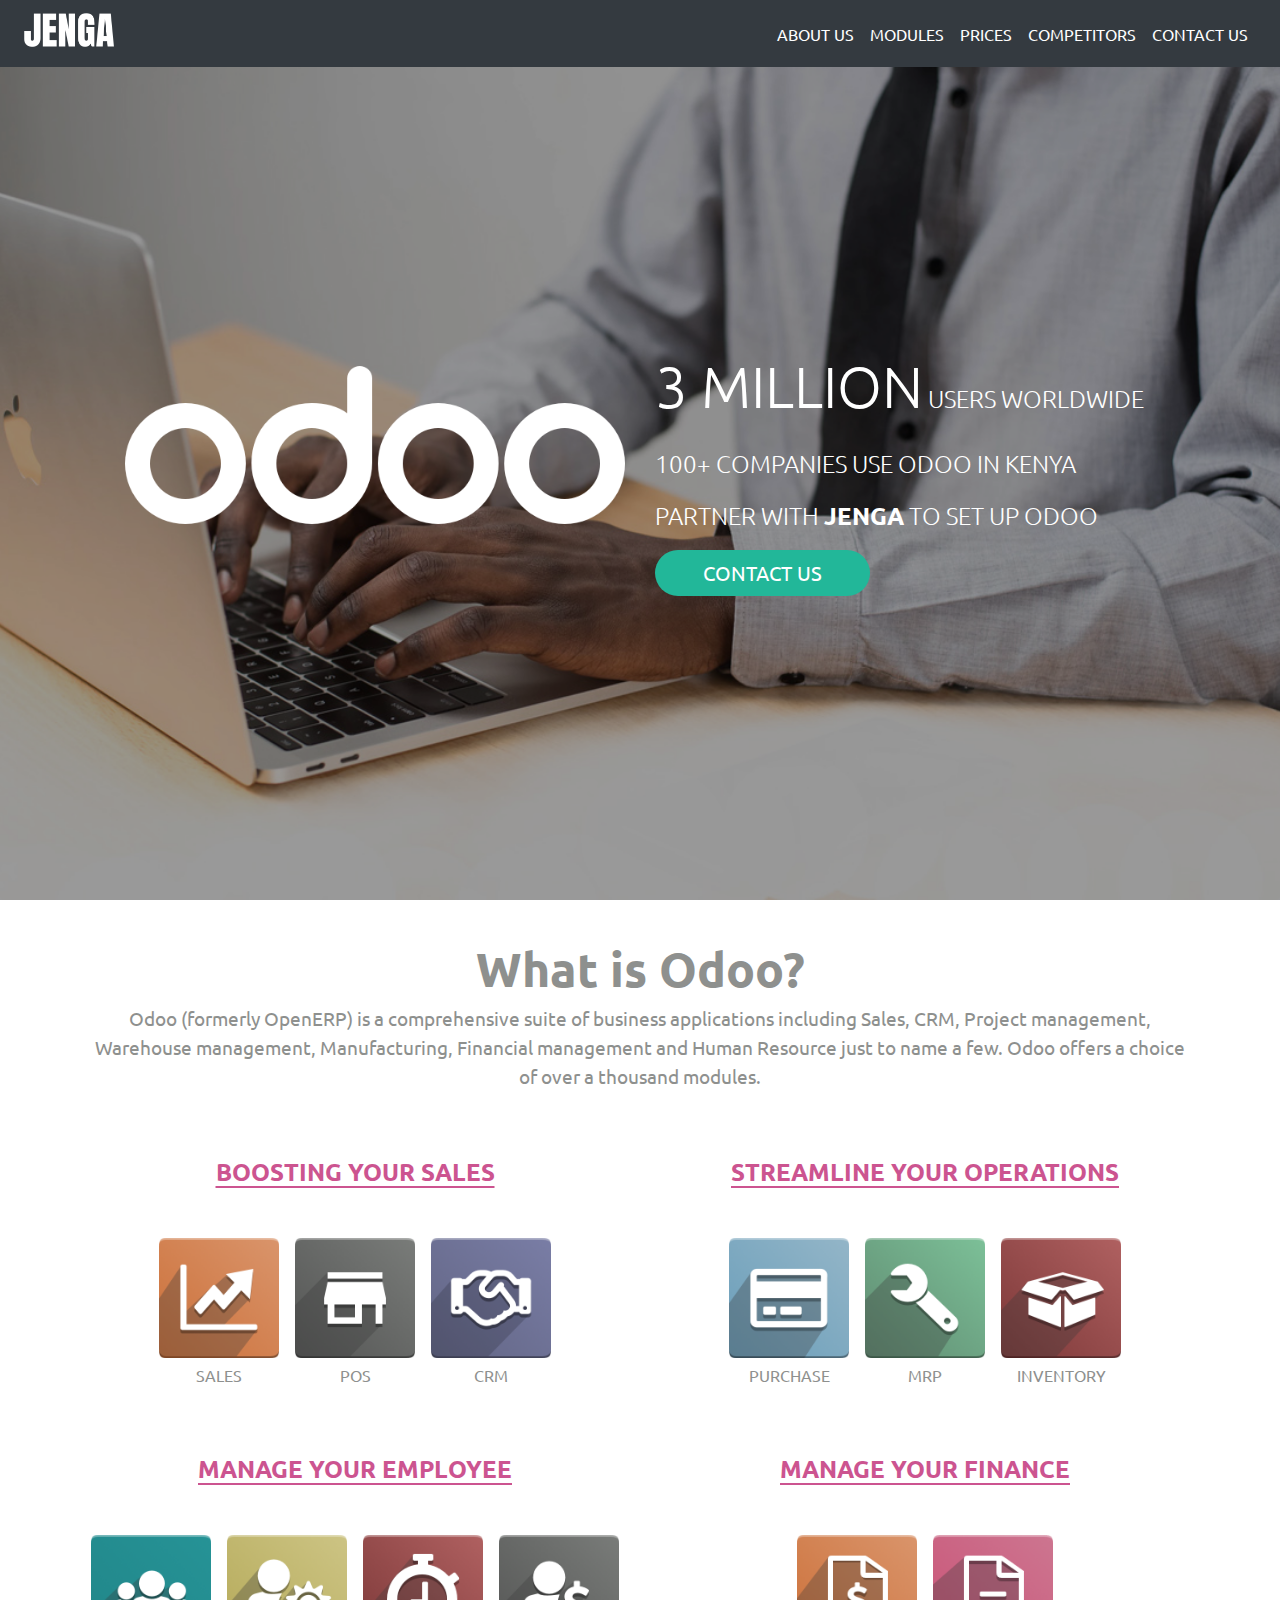
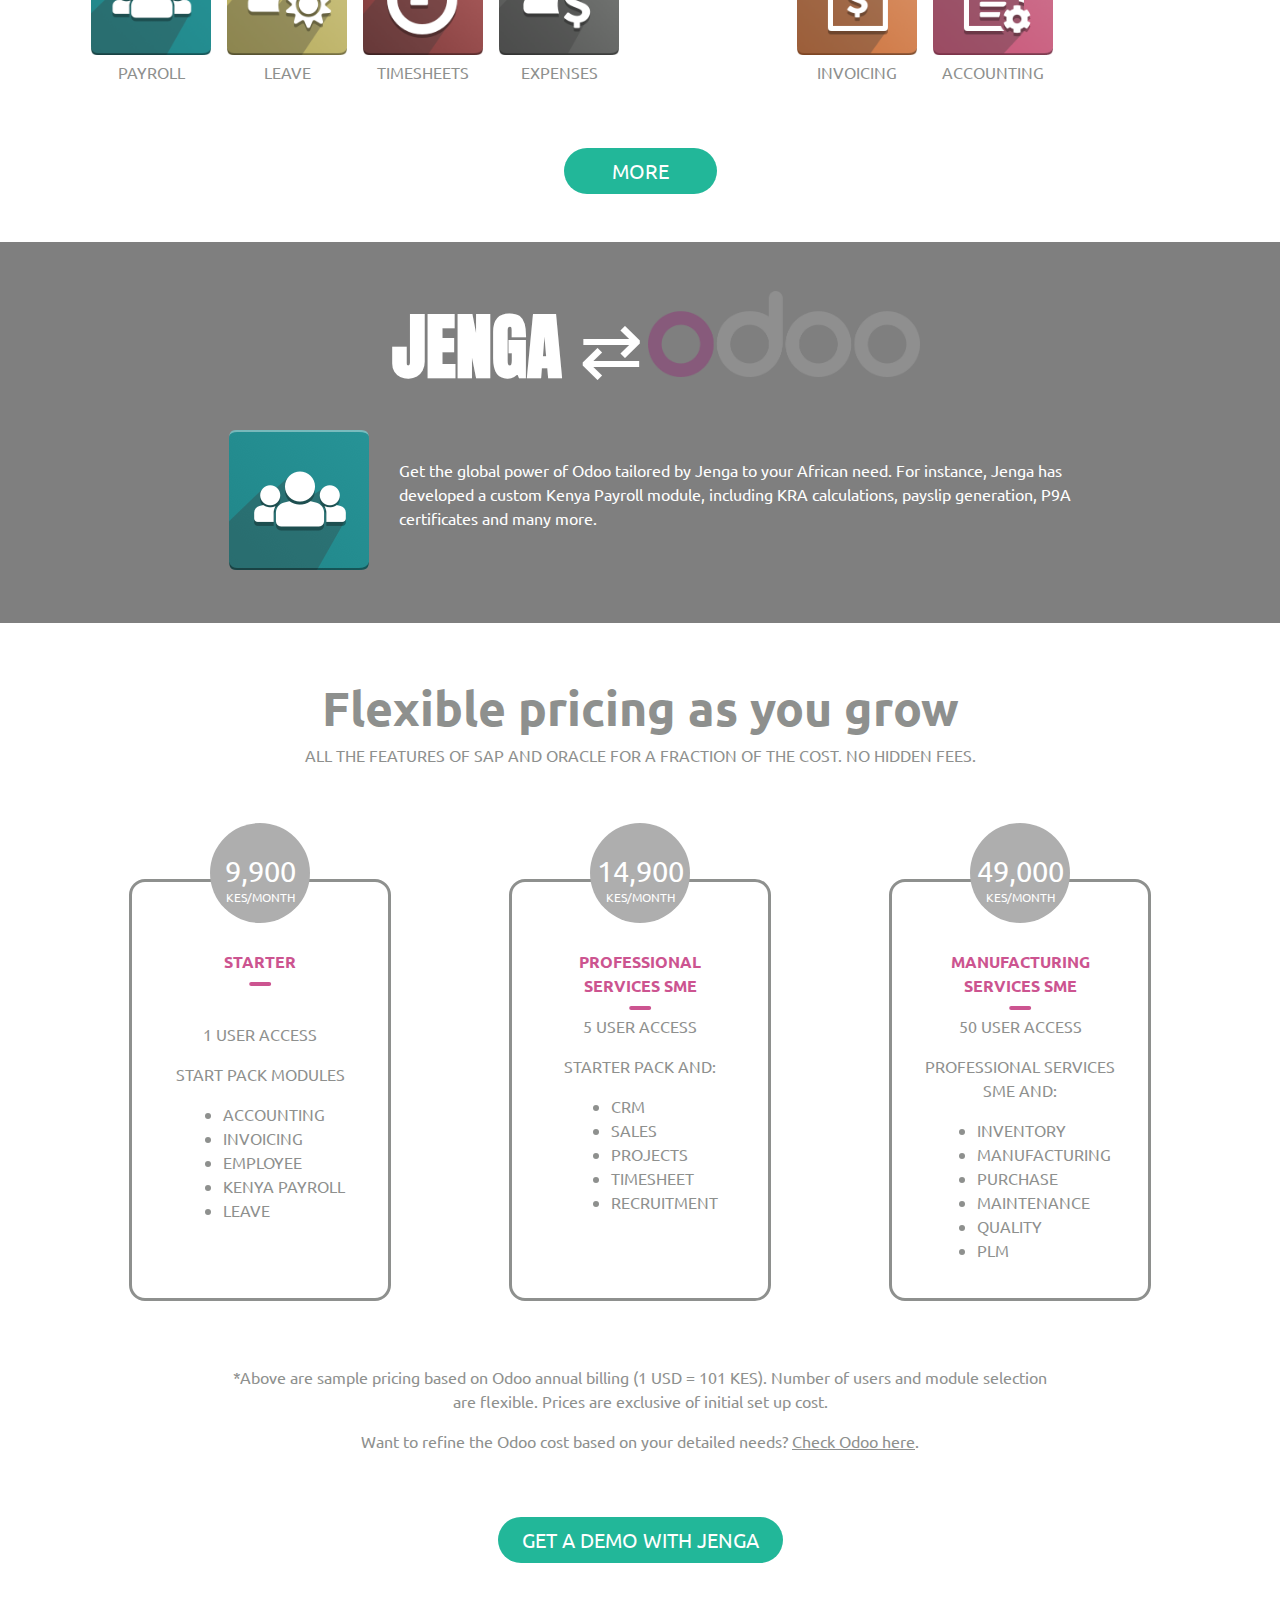
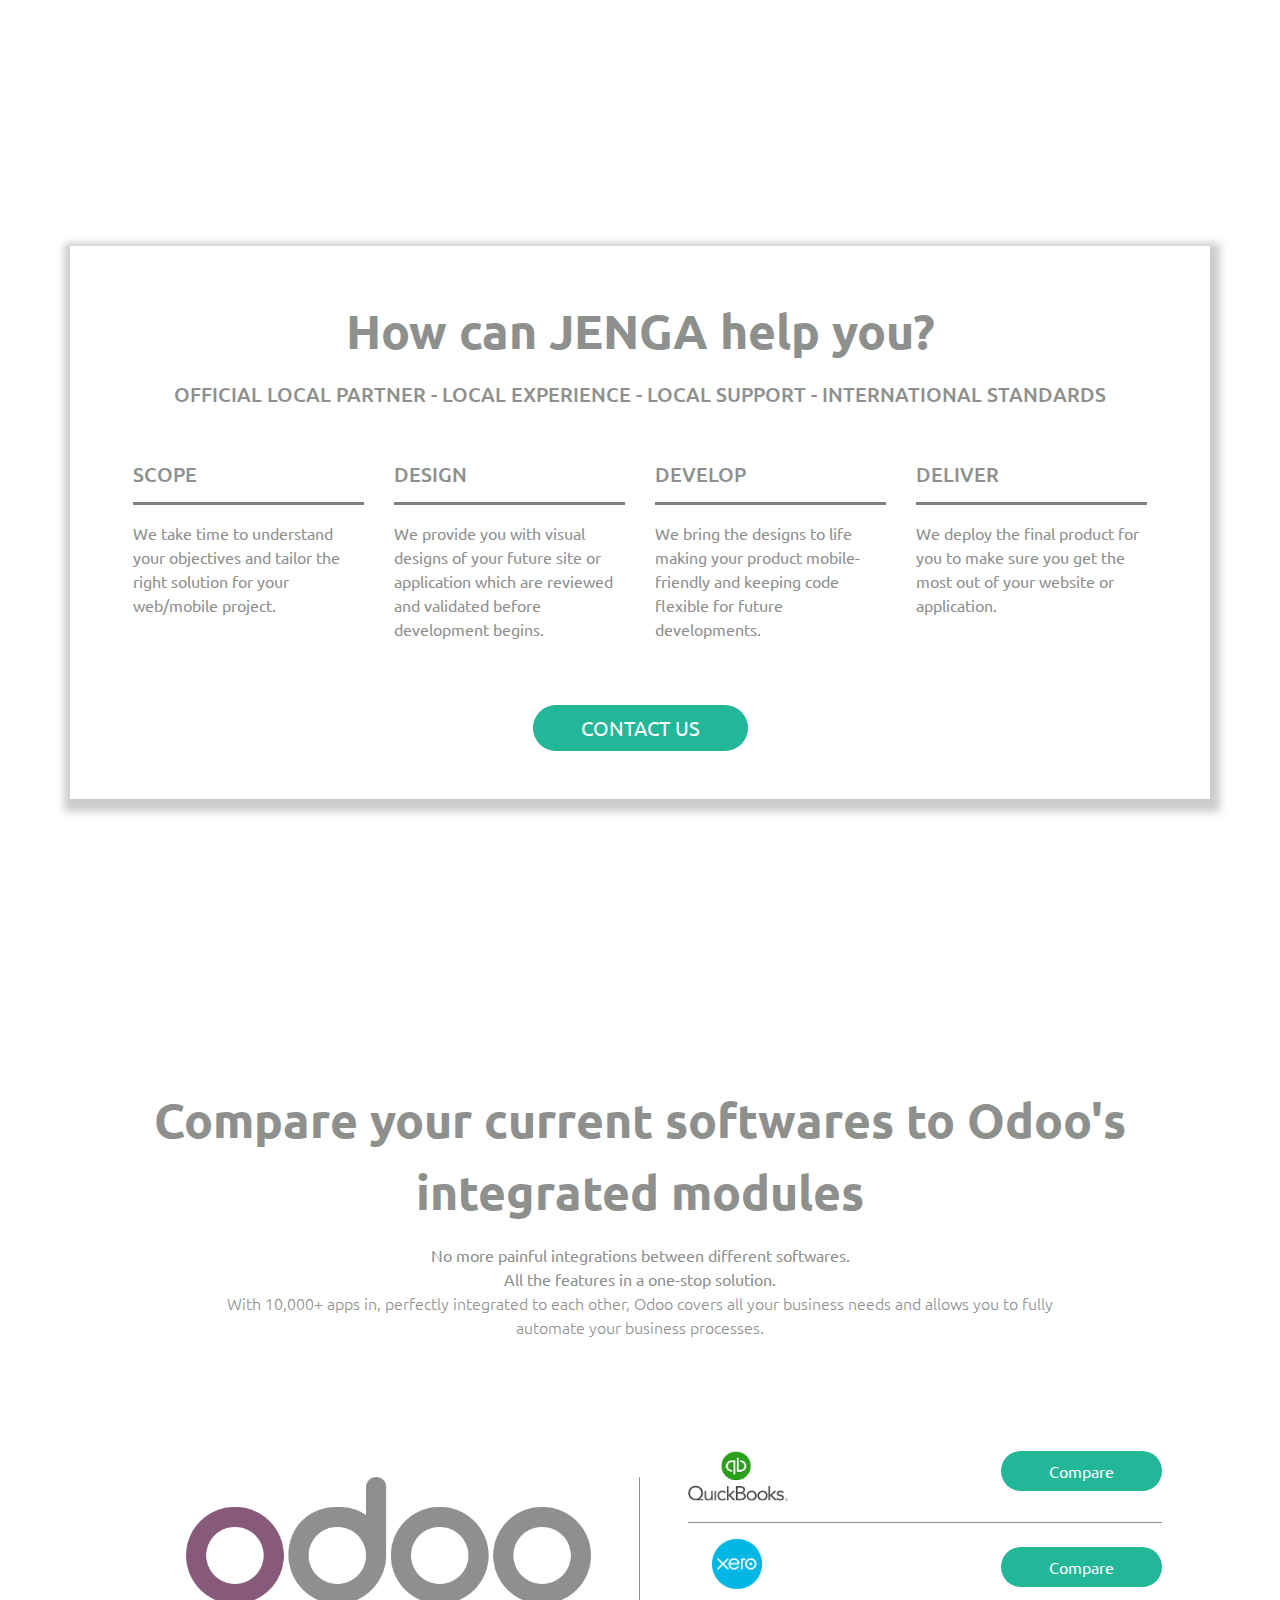
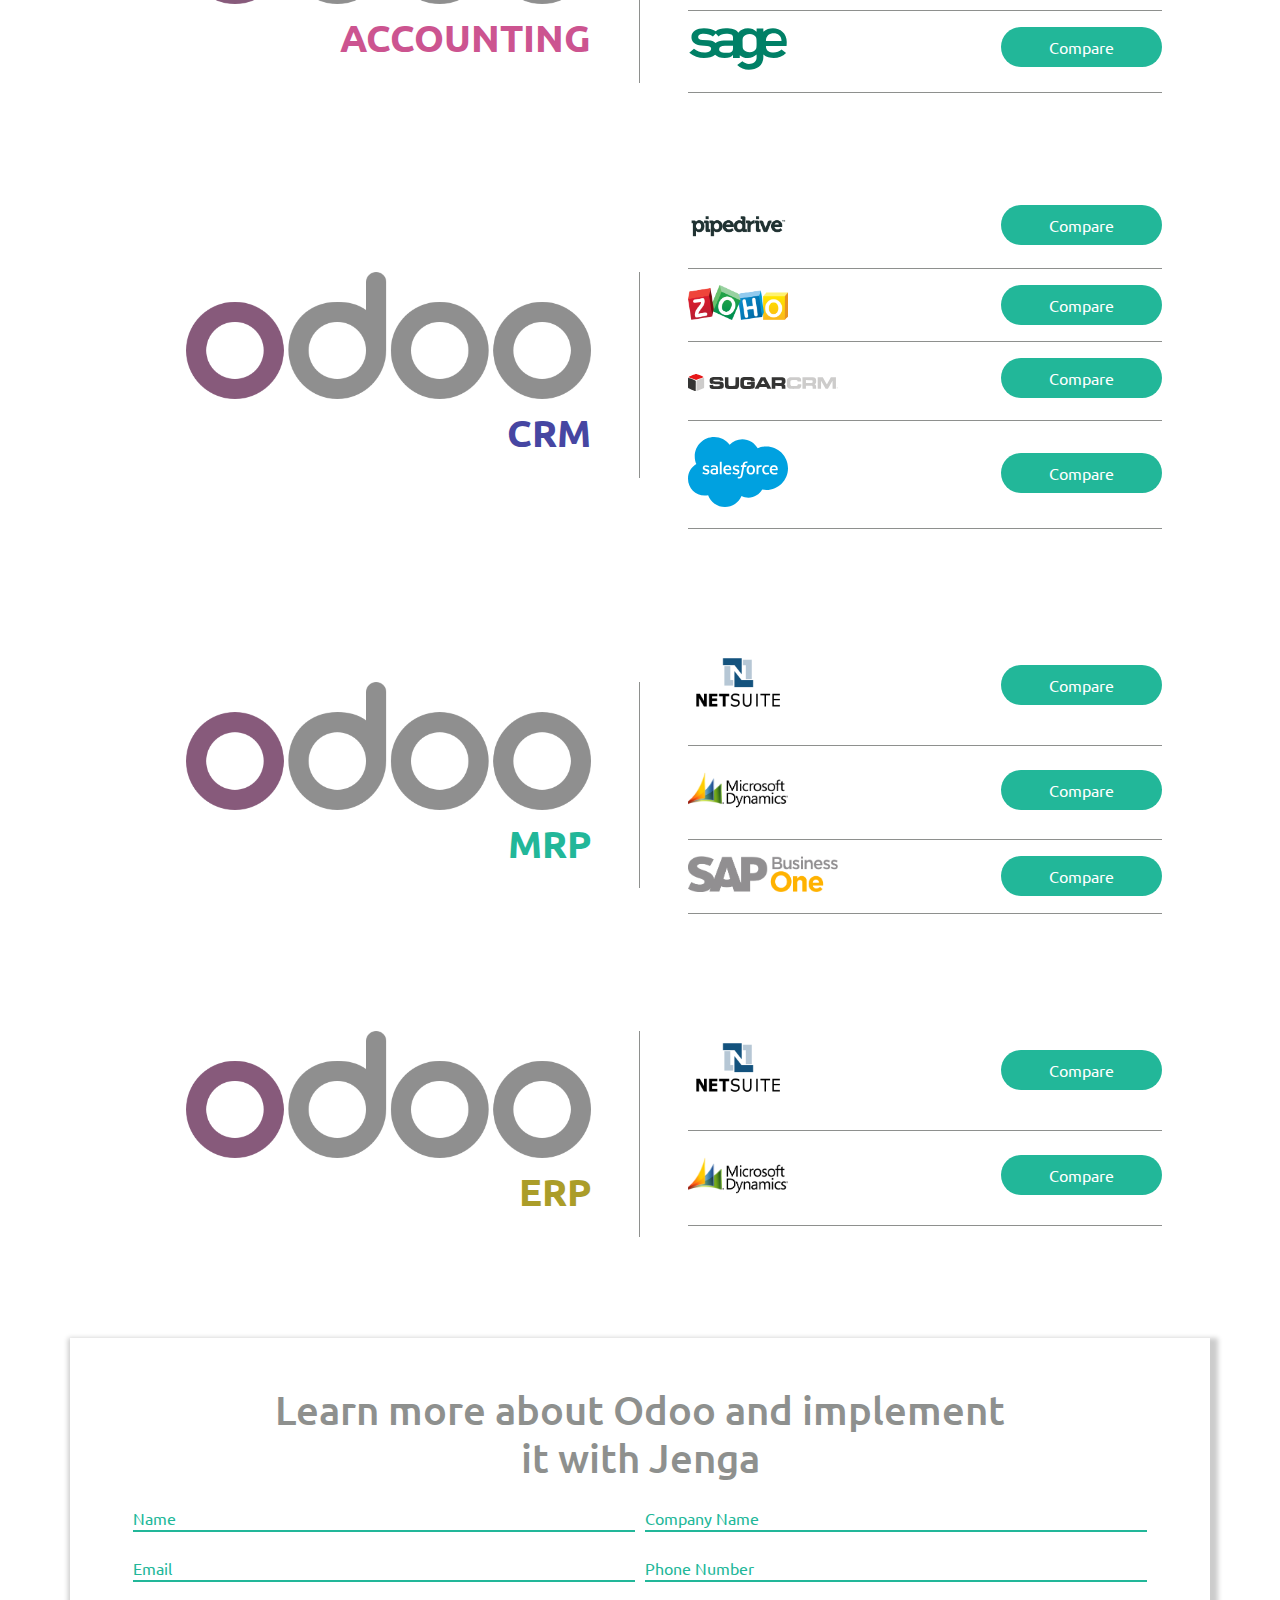
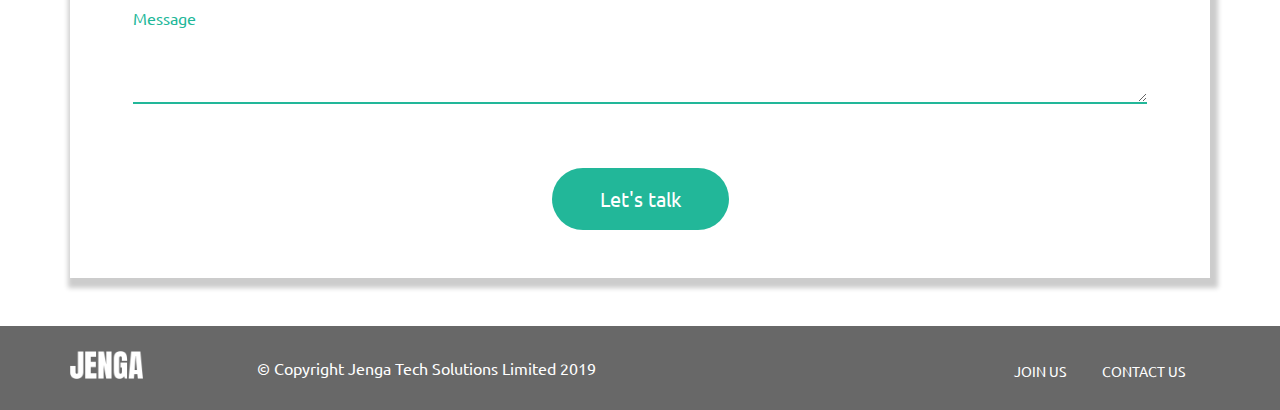
==== index.html @ bc70ba59 "pushing to github" ====
<!DOCTYPE html>
<html lang="en">

<head>
  <meta charset="utf-8">
  <meta http-equiv="X-UA-Compatible" content="IE=edge">
  <meta name="viewport" content="width=device-width, initial-scale=1.0">

  <title>Jenga Agency | Odoo</title>

  <!-- styles -->
  <link rel="stylesheet" href="https://maxcdn.bootstrapcdn.com/bootstrap/4.0.0/css/bootstrap.min.css" integrity="sha384-Gn5384xqQ1aoWXA+058RXPxPg6fy4IWvTNh0E263XmFcJlSAwiGgFAW/dAiS6JXm" crossorigin="anonymous">
  <link rel="stylesheet" href="css/main.css">
  <link href="https://fonts.googleapis.com/css?family=Anton|Noto+Sans|Roboto" rel="stylesheet">
  <link href="https://fonts.googleapis.com/css?family=Ubuntu" rel="stylesheet">
  <link rel="stylesheet" href="https://use.fontawesome.com/releases/v5.8.1/css/all.css" integrity="sha384-50oBUHEmvpQ+1lW4y57PTFmhCaXp0ML5d60M1M7uH2+nqUivzIebhndOJK28anvf" crossorigin="anonymous">

</head>

<body>
  <div class="header">

    <div class="jumbotron p-0">
      <nav class="navbar navbar-expand-md bg-dark navbar-dark px-4">
        <!-- Brand -->
        <a class="navbar-brand" href="#">
          <img src="img/Jenga-logo-PNG.png" alt="" class="img-fluid" width="90">
        </a>

        <!-- Toggler/collapsibe Button -->
        <button class="navbar-toggler" type="button" data-toggle="collapse" data-target="#collapsibleNavbar">
          <span class="navbar-toggler-icon"></span>
        </button>

        <!-- Navbar links -->
        <div class="collapse navbar-collapse" id="collapsibleNavbar">
          <div class="ml-auto">
            <ul class="navbar-nav">
              <li class="nav-item">
                <a class="nav-link" href="#">ABOUT US</a>
              </li>
              <li class="nav-item">
                <a class="nav-link" href="#">MODULES</a>
              </li>
              <li class="nav-item">
                <a class="nav-link" href="#">PRICES</a>
              </li>
              <li class="nav-item">
                <a class="nav-link" href="#">COMPETITORS</a>
              </li>
              <li class="nav-item">
                <a class="nav-link" href="#">CONTACT US</a>
              </li>
            </ul>
          </div>
        </div>
      </nav>

      <div class="overlay h-100">

        <!-- Partner section -->
        <div class="container-fluid h-100 pb-5 partner">
          <div class="row mt-auto ready-partner pb-5 h-100">
            <div class="col-md-6 col-sm-12 mb-5 pb-5 my-auto">
              <img src="img/odoo_logo_inverted.png" alt="" class="img-fluid float-md-right" width="500">
            </div>
            <div class="col-md-6 font-weight-light my-auto" style="font-size: 150%;">
              <div class="ready-partner-text" style="color: white;">
                <p><span style="font-size: 240%;">3 MILLION</span> USERS WORLDWIDE</p>
                <p>100+ COMPANIES USE ODOO IN KENYA</p>
                <p>PARTNER WITH <span class="font-weight-bold">JENGA</span> TO SET UP ODOO<br /> </p>
                <a href="#" class="btn btn-green diagonal-btn btn-lg px-5">CONTACT US</a>
              </div>
            </div>
          </div>
        </div>

      </div>

    </div>
  </div>

  <div class="container-fluid">
    <div class="container">

      <!-- About odoo section -->
      <div class="row">
        <div class="col-md-12 text-center">
          <span class="font-weight-bold p-50">What is Odoo?</span>
        </div>
        <div class="col-md-12">
          <p class="text-center" style="font-size: 120%;">Odoo (formerly OpenERP) is a comprehensive suite of business applications including Sales, CRM, Project management, Warehouse management, Manufacturing, Financial management and Human Resource just to
            name a few. Odoo offers a choice of over a thousand modules.</p>
        </div>
      </div>

      <!-- modules section -->
      <div class="row modules my-5">

        <div class="col-md-6 text-center">
          <p class="hr">BOOSTING YOUR SALES</p>
          <div class="d-flex justify-content-center my-5 module-icons">
            <div class="mx-2">
              <img src="img/sales_icon.png" alt="" height="120">
              <p>SALES</p>
            </div>
            <div class="mx-2">
              <img src="img/POS_icon.png" alt="" height="120">
              <p>POS</p>
            </div>
            <div class="mx-2">
              <img src="img/CRM_icon.png" alt="" height="120">
              <p>CRM</p>
            </div>
          </div>
        </div>

        <div class="col-md-6 text-center">
          <p class="hr">STREAMLINE YOUR OPERATIONS</p>
          <div class="d-flex justify-content-center my-5 module-icons">
            <div class="mx-2">
              <img src="img/purchase_icon.png" alt="" height="120">
              <p>PURCHASE</p>
            </div>
            <div class="mx-2">
              <img src="img/manufacturing_icon.png" alt="" height="120">
              <p>MRP</p>
            </div>
            <div class="mx-2">
              <img src="img/inventory_icon.png" alt="" height="120">
              <p>INVENTORY</p>
            </div>
          </div>
        </div>

        <div class="col-md-6 text-center">
          <p class="hr">MANAGE YOUR EMPLOYEE</p>
          <div class="d-flex justify-content-center my-5 module-icons">
            <div class="mx-2">
              <img src="img/hr_icon.png" alt="" height="120">
              <p>PAYROLL</p>
            </div>
            <div class="mx-2">
              <img src="img/leaves_icon.png" alt="" height="120">
              <p>LEAVE</p>
            </div>
            <div class="mx-2">
              <img src="img/timesheets_icon.png" alt="" height="120">
              <p>TIMESHEETS</p>
            </div>
            <div class="mx-2">
              <img src="img/expenses_icon.png" alt="" height="120">
              <p>EXPENSES</p>
            </div>
          </div>
        </div>

        <div class="col-md-6 text-center">
          <p class="hr">MANAGE YOUR FINANCE</p>
          <div class="d-flex justify-content-center my-5 module-icons">
            <div class="mx-2">
              <img src="img/invoicing_icon.png" alt="" height="120">
              <p>INVOICING</p>
            </div>
            <div class="mx-2">
              <img src="img/accounting_icon.png" alt="" height="120">
              <p>ACCOUNTING</p>
            </div>
          </div>
        </div>

        <div class="col-md-12 text-center">
          <button type="button" name="button" class="btn btn-green btn-lg diagonal-btn px-5 py-2">MORE</button>
        </div>

      </div>

    </div>

      <div class="row jenga_hr pt-5">
        <div id="overlay"></div>
        <div class="row mx-auto">
          <div class="col-md-12 text-center mx-3 my-auto">
            <div class="d-inline about-jenga-logo">
              <span class="font-weight-bold" style="font-size: 450%; font-family: 'Anton';">JENGA </span>
            </div>
            <div class="d-inline about-arrows">
              <span style="font-size: 480%;">&#8644;</span>
              <!-- <span class="oi oi-arrow-right" title="arrow right" aria-hidden="true" style="position: relative; display: block;"></span>
              <span class="oi oi-arrow-left" title="arrow left" aria-hidden="true" style="position: relative; display: block;"></span> -->
            </div>
            <div class="d-inline h-100 about-odoo-logo">
              <img src="img/odoo_logo.png" alt="" width="30%" class="img-fluid">
            </div>
          </div>
        </div>

        <div class="row payroll mt-4 mb-5">
          <div class="col-md-3 text-right payroll-icon">
            <img src="img/hr_icon.png" alt="" class="img-fluid">
          </div>
          <div class="col-md-9 my-auto">
            <p class="">Get the global power of Odoo tailored by Jenga to your African need. For instance, Jenga has developed a custom Kenya Payroll module, including KRA calculations, payslip generation, P9A certificates and many more.</p>
          </div>

        </div>
      </div>

    <div class="container">

      <!-- pricing section -->
      <div class="row pricing my-5">

        <div class="col-md-12 text-center mb-5">
          <span class="font-weight-bold p-50">Flexible pricing as you grow</span>
          <p>ALL THE FEATURES OF SAP AND ORACLE FOR A FRACTION OF THE COST. NO HIDDEN FEES.</p>
        </div>

        <div class="col-md-4 my-5">

          <div class="card cost w-75 h-100 mx-auto">

            <div class="card-body text-center">

              <div class="svg">

                <svg width="125" height="125">
                  <circle cx="62" cy="62" r="50" fill="#aeaeae" />
                  <text class="cost" x="50%" y="50%" text-anchor="middle" fill="white" font-size="180%" font-family="Arial" dy=".3em">9,900</text>
                  <text class="duration" x="50%" y="70%" text-anchor="middle" fill="white" font-size="72%" font-family="Arial" dy=".3em">KES/MONTH</text>

                  Sorry, your browser does not support inline SVG.
                </svg>

              </div>

              <div class="card-title mt-5 mb-5">
                <p class="pricing-header">STARTER</p>
              </div>
              <p class="card-text">1 USER ACCESS</p>
              <p class="card-text">START PACK MODULES</p>
              <ul class="text-left ml-5">
                <li>ACCOUNTING</li>
                <li>INVOICING</li>
                <li>EMPLOYEE</li>
                <li>KENYA PAYROLL</li>
                <li>LEAVE</li>
              </ul>
            </div>

          </div>

        </div>

        <div class="col-md-4 my-5">

          <div class="card cost w-75 h-100 mx-auto">

            <div class="card-body text-center">

              <div class="svg">

                <svg width="125" height="125">
                  <circle cx="62" cy="62" r="50" fill="#aeaeae" />
                  <text class="cost" x="50%" y="50%" text-anchor="middle" fill="white" font-size="180%" font-family="Arial" dy=".3em"> 14,900</text>
                  <text class="duration" x="50%" y="70%" text-anchor="middle" fill="white" font-size="72%" font-family="Arial" dy=".3em">KES/MONTH</text>

                  Sorry, your browser does not support inline SVG.
                </svg>

              </div>

              <div class="card-title mt-5">
                <p class="pricing-header">PROFESSIONAL<br> SERVICES SME</p>
              </div>
              <p class="card-text">5 USER ACCESS</p>
              <p class="card-text">STARTER PACK AND:</p>
              <ul class="text-left ml-5">
                <li>CRM</li>
                <li>SALES</li>
                <li>PROJECTS</li>
                <li>TIMESHEET</li>
                <li>RECRUITMENT</li>
              </ul>
            </div>

          </div>

        </div>

        <div class="col-md-4 my-5">

          <div class="card cost w-75 h-100 mx-auto">

            <div class="card-body text-center">

              <div class="svg">

                <svg width="125" height="125">
                  <circle cx="62" cy="62" r="50" fill="#aeaeae" />
                  <text class="cost" x="50%" y="50%" text-anchor="middle" fill="white" font-size="180%" font-family="Arial" dy=".3em">49,000</text>
                  <text class="duration" x="50%" y="70%" text-anchor="middle" fill="white" font-size="72%" font-family="Arial" dy=".3em">KES/MONTH</text>

                  Sorry, your browser does not support inline SVG.
                </svg>

              </div>

              <div class="card-title mt-5">
                <p class="pricing-header">MANUFACTURING<br> SERVICES SME</p>
              </div>
              <p class="card-text">50 USER ACCESS</p>
              <p class="card-text">PROFESSIONAL SERVICES SME AND:</p>
              <ul class="text-left ml-5">
                <li>INVENTORY</li>
                <li>MANUFACTURING</li>
                <li>PURCHASE</li>
                <li>MAINTENANCE</li>
                <li>QUALITY</li>
                <li>PLM</li>
              </ul>
            </div>

          </div>

        </div>

        <div class="col-md-12 mt-3 text-center">
          <p class="w-75 mx-auto">*Above are sample pricing based on Odoo annual billing (1 USD = 101 KES). Number of users and module selection are flexible. Prices are exclusive of initial set up cost.</p>
          <p class="w-75 mx-auto">Want to refine the Odoo cost based on your detailed needs? <u>Check Odoo here</u>.</p>
        </div>

        <div class="col-md-12 text-center my-5">
          <button type="button" name="button" class="btn btn-green diagonal-btn btn-lg px-4 py-2">GET A DEMO WITH JENGA</button>
        </div>

      </div>

    </div>

    <!-- How jenga can help section -->
    <div class="row office-bg">

      <div class="container my-auto">

        <div class="row">

          <div class="col-md-12">

            <div class="row project-process pt-5 px-5">

              <div class="col-md-12 pb-5 text-center">
                <p class="font-weight-bold p-50">How can JENGA help you?</p>
                <p class="h5">OFFICIAL LOCAL PARTNER - LOCAL EXPERIENCE - LOCAL SUPPORT - INTERNATIONAL STANDARDS</p>
              </div>


              <div class="col-md-3 process-text">
                <h5>SCOPE</h5>
                <hr>
                <p>We take time to understand your objectives and tailor the right solution for your web/mobile project.</p>

              </div>

              <div class="col-md-3 process-text">
                <h5>DESIGN</h5>
                <hr>
                <p>We provide you with visual designs of your future site or application which are reviewed and validated before development begins.</p>
              </div>

              <div class="col-md-3 process-text">
                <h5>DEVELOP</h5>
                <hr>
                <p>We bring the designs to life making your product mobile-friendly and keeping code flexible for future developments.</p>
              </div>

              <div class="col-md-3 process-text">
                <h5>DELIVER</h5>
                <hr>
                <p>We deploy the final product for you to make sure you get the most out of your website or application.</p>
              </div>

              <div class="col-md-12 text-center mt-5 mb-5">
                <button type="button" name="button" class="btn btn-green diagonal-btn btn-lg px-5">CONTACT US</button>
              </div>

            </div>

          </div>

        </div>

      </div>

    </div>

    <!-- Compare section -->
    <div class="container my-5">

      <div class="row my-5">

        <div class="col-md-12 my-5 text-center">

          <p class="font-weight-bold p-50">Compare your current softwares to Odoo's integrated modules</p>
          <p class="w-75 mx-auto">No more painful integrations between different softwares. <br> All the features in a one-stop solution. <br> <span class="font-weight-light">With 10,000+ apps in, perfectly integrated to each other, Odoo covers all your business needs and allows you to fully automate your business processes.</span> </p>
        </div>

      </div>

      <div class="row">

        <div class="col-md-6 col-sm-6 text-right my-auto vertical-line pr-5">
          <img src="img/odoo_logo.png" alt="" class="img-fluid" style="width: 80%;">
          <p class="font-weight-bold colored" style="font-size: 3vw">ACCOUNTING</p>
        </div>

        <div class="col-md-6 px-5">
          <img id="quickbooks" src="img/qb_logo.png" alt="" width="100">
          <a href="https://www.odoo.com/page/compare-odoo-vs-quickbooks" class="btn btn-green diagonal-btn float-right px-5 py-2">Compare</a>
          <hr style="border-top: .05em solid #8E908E;">

          <img id="xero" src="img/xero_logo.png" alt="" width="50" class="ml-4">
          <a href="https://www.odoo.com/page/compare-odoo-vs-xero" class="btn btn-green diagonal-btn float-right mt-2 px-5 py-2">Compare</a>
          <hr style="border-top: .05em solid #8E908E;">

          <img id="sage" src="img/sage_logo.svg" alt="" width="100">
          <a href="https://www.odoo.com/page/compare-odoo-vs-sage-accounting" class="btn btn-green diagonal-btn float-right px-5 py-2">Compare</a>
          <hr style="border-top: .05em solid #8E908E;">
        </div>

      </div>

      <div class="row mt-5 pt-5">

        <div class="col-md-6 col-sm-6 text-right my-auto vertical-line pr-5">
          <img src="img/odoo_logo.png" alt="" class="img-fluid" style="width: 80%;">
          <p class="font-weight-bold" style="font-size: 3vw; color: #4646A2;">CRM</p>
        </div>

        <div class="col-md-6 px-5">
          <img id="piperdrive" src="img/pipedrive_logo.png" alt="" width="100" class="mb-2 pt-2">
          <a href="https://www.odoo.com/page/compare-odoo-vs-pipedrive" class="btn btn-green diagonal-btn float-right px-5 py-2">Compare</a>
          <hr style="border-top: .05em solid #8E908E;">

          <img id="zoho" src="img/zoho_logo.png" alt="" width="100">
          <a href="https://www.odoo.com/page/compare-odoo-vs-zohocrm" class="btn btn-green diagonal-btn float-right px-5 py-2">Compare</a>
          <hr style="border-top: .05em solid #8E908E;">

          <img id="sugarcrm" src="img/sugarcrm_logo.svg" alt="" width="150" class="mb-2 pt-3">
          <a href="https://www.odoo.com/page/compare-odoo-vs-sugarcrm" class="btn btn-green diagonal-btn float-right mt-0 px-5 py-2">Compare</a>
          <hr style="border-top: .05em solid #8E908E;">

          <img id="salesforce" src="img/salesforce_logo.svg" alt="" width="100">
          <a href="https://www.odoo.com/page/compare-odoo-vs-salesforce" class="btn btn-green diagonal-btn float-right mt-3 px-5 py-2">Compare</a>
          <hr style="border-top: .05em solid #8E908E;">
        </div>

      </div>

      <div class="row mt-5 pt-5">

        <div class="col-md-6 col-sm-6 text-right my-auto vertical-line pr-5">

          <img src="img/odoo_logo.png" alt="" class="img-fluid" style="width: 80%;">
          <p class="font-weight-bold" style="font-size: 3vw; color: #22B799;">MRP</p>

        </div>

        <div class="col-md-6 px-5">
          <img id="netsuit" src="img/netsuit_logo.png" alt="" width="100">
          <a href="https://www.odoo.com/page/compare-odoo-vs-netsuite-mrp" class="btn btn-green diagonal-btn float-right mt-4 px-5 py-2">Compare</a>
          <hr style="border-top: .05em solid #8E908E;">

          <img id="msdynamics" src="img/msdynamics_logo.png" alt="" width="100">
          <a href="https://www.odoo.com/page/compare-odoo-vs-dynamics-ax" class="btn btn-green diagonal-btn float-right mt-2 px-5 py-2">Compare</a>
          <hr style="border-top: .05em solid #8E908E;">

          <img id="sap" src="img/sap_logo.png" alt="" width="150">
          <a href="https://www.odoo.com/page/compare-odoo-vs-sap" class="btn btn-green diagonal-btn float-right px-5 py-2">Compare</a>
          <hr style="border-top: .05em solid #8E908E;">

        </div>

      </div>

      <div class="row my-5 py-5">

        <div class="col-md-6 col-sm-6 text-right my-auto vertical-line pr-5">
          <img src="img/odoo_logo.png" alt="" class="img-fluid" style="width: 80%;">
          <p class="font-weight-bold" style="font-size: 3vw; color: #ab9d29;">ERP</p>
        </div>

        <div class="col-md-6 px-5">
          <img id="netsuit-1" src="img/netsuit_logo.png" alt="" width="100">
          <a href="https://www.odoo.com/page/compare-odoo-vs-netsuite" class="btn btn-green diagonal-btn float-right mt-4 px-5 py-2">Compare</a>
          <hr style="border-top: .05em solid #8E908E;">

          <img id="msdynamics-1" src="img/msdynamics_logo.png" alt="" width="100">
          <a href="https://www.odoo.com/page/compare-odoo-vs-dynamics" class="btn btn-green diagonal-btn float-right mt-2 px-5 py-2">Compare</a>
          <hr style="border-top: .05em solid #8E908E;">

        </div>

      </div>

    </div>

    <div class="container">

      <div class="row contact px-5 my-5 py-5 text-center">

        <div class="col-md-12">
          <h1 class="mb-4 w-75 mx-auto">Learn more about Odoo and implement it with Jenga</h1>
        </div>

        <div class="col-md-12">

          <form class="" action="" method="post">

            <div class="form-row">

              <div class="form-group col-md-6 mb-4">
                <input type="text" class="form-control" id="name" placeholder="Name">
              </div>

              <div class="form-group col-md-6 mb-4">
                <input type="text" class="form-control" id="companyName" placeholder="Company Name">
              </div>

            </div>

            <div class="form-row ">

              <div class="form-group col-md-6 mb-4">
                <input type="text" class="form-control" id="email" placeholder="Email">
              </div>

              <div class="form-group col-md-6 mb-4">
                <input type="text" class="form-control" id="phoneNumber" placeholder="Phone Number">
              </div>

            </div>

            <div class="form-row mb-5">

              <div class="form-group col-md-12">
                <textarea class="form-control" name="message" rows="4" placeholder="Message"></textarea>
              </div>

            </div>

            <div class="form-row">

              <div class="col-md-12 text-center">
                <button type="submit" class="btn btn-green diagonal-btn btn-lg px-5 py-3">Let's talk <i class="fa fa-chevron-right" aria-hidden="true"></i> </button>
              </div>

            </div>

          </form>

        </div>

      </div>

    </div>

  </div>

  <!-- Footer section -->
  <div class="container-fluid footer py-4">

    <div class="row">

      <div class="col-md-2 col-xs-12 my-auto text-center">
        <img src="img/Jenga-logo-PNG.png" alt="" class="img-fluid footer-logo">
      </div>

      <div class="col-md-4 my-auto text-center footer-copyright">

        <span>&copy; Copyright Jenga Tech Solutions Limited 2019</span>

      </div>

      <div class="col-md-6 text-right my-auto footer-links">

        <span class="mx-3" style="font-size: 90%;"><a href="#">JOIN US</a></span>

        <span class="mx-3" style="font-size: 90%;"><a href="#">CONTACT US</a></span>

        <span class="mx-3" style="font-size: 150%;"><a href="mailto:odoo@jenga-agency.com" class="fas fa-envelope"> </a></span>

        <span class="mx-3" style="font-size: 150%"><a href="https://www.linkedin.com/company/jenga-agency/about/" class="fab fa-linkedin"> </a></span>

      </div>

    </div>

  </div>




  <!-- Additionnal Javascript -->
  <script src="https://code.jquery.com/jquery-3.2.1.slim.min.js" integrity="sha384-KJ3o2DKtIkvYIK3UENzmM7KCkRr/rE9/Qpg6aAZGJwFDMVNA/GpGFF93hXpG5KkN" crossorigin="anonymous"></script>
  <script src="https://cdnjs.cloudflare.com/ajax/libs/popper.js/1.12.9/umd/popper.min.js" integrity="sha384-ApNbgh9B+Y1QKtv3Rn7W3mgPxhU9K/ScQsAP7hUibX39j7fakFPskvXusvfa0b4Q" crossorigin="anonymous"></script>
  <script src="https://maxcdn.bootstrapcdn.com/bootstrap/4.0.0/js/bootstrap.min.js" integrity="sha384-JZR6Spejh4U02d8jOt6vLEHfe/JQGiRRSQQxSfFWpi1MquVdAyjUar5+76PVCmYl" crossorigin="anonymous"></script>
  <script type="text/javascript" src="js/main.js"></script>
</body>

</html>
---- css/main.css ----
* {
  box-sizing: border-box;
  font-family: "ubuntu", sans-serif;
}

html,body
{
  color: #8E908E;
}
nav{
  z-index: 10;
}
.jumbotron {
  background: url("../img/odoo-jumbotron.jpg") no-repeat center bottom;
  -webkit-background-size: cover;
  -moz-background-size: cover;
  background-size: cover;
  -o-background-size: cover;
  height: 100vh;
}

.payroll {
  width: 80%;
  margin: auto;
}
.hr {
  /* border-bottom: 1.5px solid #CC5490; */
  text-decoration: underline;
  text-underline-position: under;
  color: #CC5490;
  font-size: 150%;
  font-weight: bold;
 }

 .pricing-header {
  position: relative;
  position: relative;
  color: #CC5490;
  font-weight: bold;
 }

 .pricing-header:after {
  content:' ';
  position: absolute;
  top:100%;
  left:50%;
  width: 10%;
  border: .16em solid #CC5490;
  border-radius:4em;
  transform:translateX(-50%);
  margin-top: .5em;
 }

ul {
  display: inline-block;
  padding-inline-start: 0;
}

.project-process {
  -moz-box-shadow:    .1em .3em .5em .5em #ccc;
  -webkit-box-shadow: .1em .3em .5em .5em #ccc;
  box-shadow:         .1em .3em .5em .5em #ccc;
  background-color: white;
}

.office-bg {
  background: url("../img/odoo-background.jpeg") no-repeat center center fixed;
  -webkit-background-size: cover;
  -moz-background-size: cover;
  background-size: cover;
  -o-background-size: cover;
  height: 100%;
  padding-top: 15%;
  padding-bottom: 15%;
}

.jenga_hr {
  background: url("../img/calculator.jpg") no-repeat center center fixed,linear-gradient(rgba(0,0,0,0.5),rgba(0,0,0,0.5));
  -webkit-background-size: cover;
  -moz-background-size: cover;
  background-size: cover;
  -o-background-size: cover;
  background-blend-mode: overlay;
  color: #FFF;
}

.colored {
  color: #CC5490;
}

hr {
  border-top: .20em solid;
}

@media only screen and (min-width: 768px) {
  .vertical-line {
    border-right: 1.4px solid;
  }
}



.contact {
  -moz-box-shadow:    .20em .30em .30em .30em #ccc;
  -webkit-box-shadow: .20em .30em .30em .30em #ccc;
  box-shadow:         .20em .30em .30em .30em #ccc;
}

input[type="text"] {
     border-top: 0;
     border-right: 0;
     border-left: 0;
     border-bottom: .15em solid;

     border-radius: 0;

     -webkit-box-shadow: none;
     box-shadow: none;

     color: #22B799;
}

input[type="text"]:focus {
     -webkit-box-shadow: none;
     box-shadow: none;
}

.form-group textarea {
  border-top: 0;
  border-right: 0;
  border-left: 0;
  border-bottom: .15em solid;

  border-radius: 0;

  -webkit-box-shadow: none;
  box-shadow: none;

  color: #22B799;

}

.form-control::placeholder {
  color: #22B799;
  padding: 0;
}

.form-control {
  padding: 0;
}

.footer {
  background-color:	#686868;
  /* height: 150px; */
  color: #FFF;
}

a {
  color: #FFF;
  text-decoration: none;
}

a:hover {
  color: #8E908E;
  text-decoration: none;
}

.cost {
  border-radius: 1em;
  border: .20em solid;
}

.svg {
  position: absolute;
  top: -17%;
  left: 26%;
}

.btn-green {
  background-color:	#22B799;
  color: #FFF;
  border: 0;
  border-radius: 8em;
  box-shadow: inset 0 0 0 0 #22B799;
  -webkit-transition: ease-out 0.4s;
  -moz-transition: ease-out 0.4s;
  transition: ease-out 0.4s;
}

img {
  vertical-align: inherit;
}

.footer-logo {
  max-width: 40%;
}

@media only screen and (max-width: 1024px) and (min-width: 769px) {
  .svg{
    left: 20%;
  }
}

@media only screen and (max-width: 768px) and (min-width: 376px) {
  .svg{
    left: 6%;
    top: -16%;
  }

}

@media only screen and (max-width: 375px) and (min-width: 350px) {
  .svg{
    top: -19%;
    left: 23%;
  }
}

@media only screen and (max-width: 411px) and (min-width: 400px) {
  .svg{
    top: -19%;
    left: 24%;
  }
}

@media only screen and (max-width: 360px) and (min-width: 315px) {
  .svg{
    top: -19%;
    left: 19%;
  }
}

@media only screen and (max-width: 767px) {
  .footer-copyright {
    padding: 5% 0;
  }
}

.process-text:hover {
  color: #CC5490;
  transition: 0.5s;
}

.diagonal-btn {
  position: relative;
  overflow: hidden;
  z-index: 1;
}

.diagonal-btn:after {
  content: "";
  position: absolute;
  top: 0;
  left: 0;
  width: 500%;
  height: 1000%;
  background: #34495E;
  z-index: -1;
  transform-origin: 0% 0%;
  transform: translateX(calc(-10%)) translateY(10%) rotate(45deg);
  /transform: translateY(100%) translateX(100%) rotate(45deg);
  transition: transform .8s;
}
.diagonal-btn:hover::after {
  transform: translateY(-50%) translateX(60px) rotate(45deg);
}

.ready-partner {
  height: 90%;
  z-index: 3;
}

.overlay:before{
  position: absolute;
  content:" ";
  top:0;
  left:0;
  width:100%;
  height:100%;
  display: block;
  z-index:0;
  background-color: rgba(0,0,0,0.4);
}

a.btn:hover {
  text-decoration: none;
  color: #FFF;
}

button:focus, button:visited, a:focus, a:visited {
  outline:none;
  box-shadow: none;
}

.p-50{
  font-size: 300%;
}

.navbar-dark .navbar-nav .nav-link{
  color: #FFF;
}
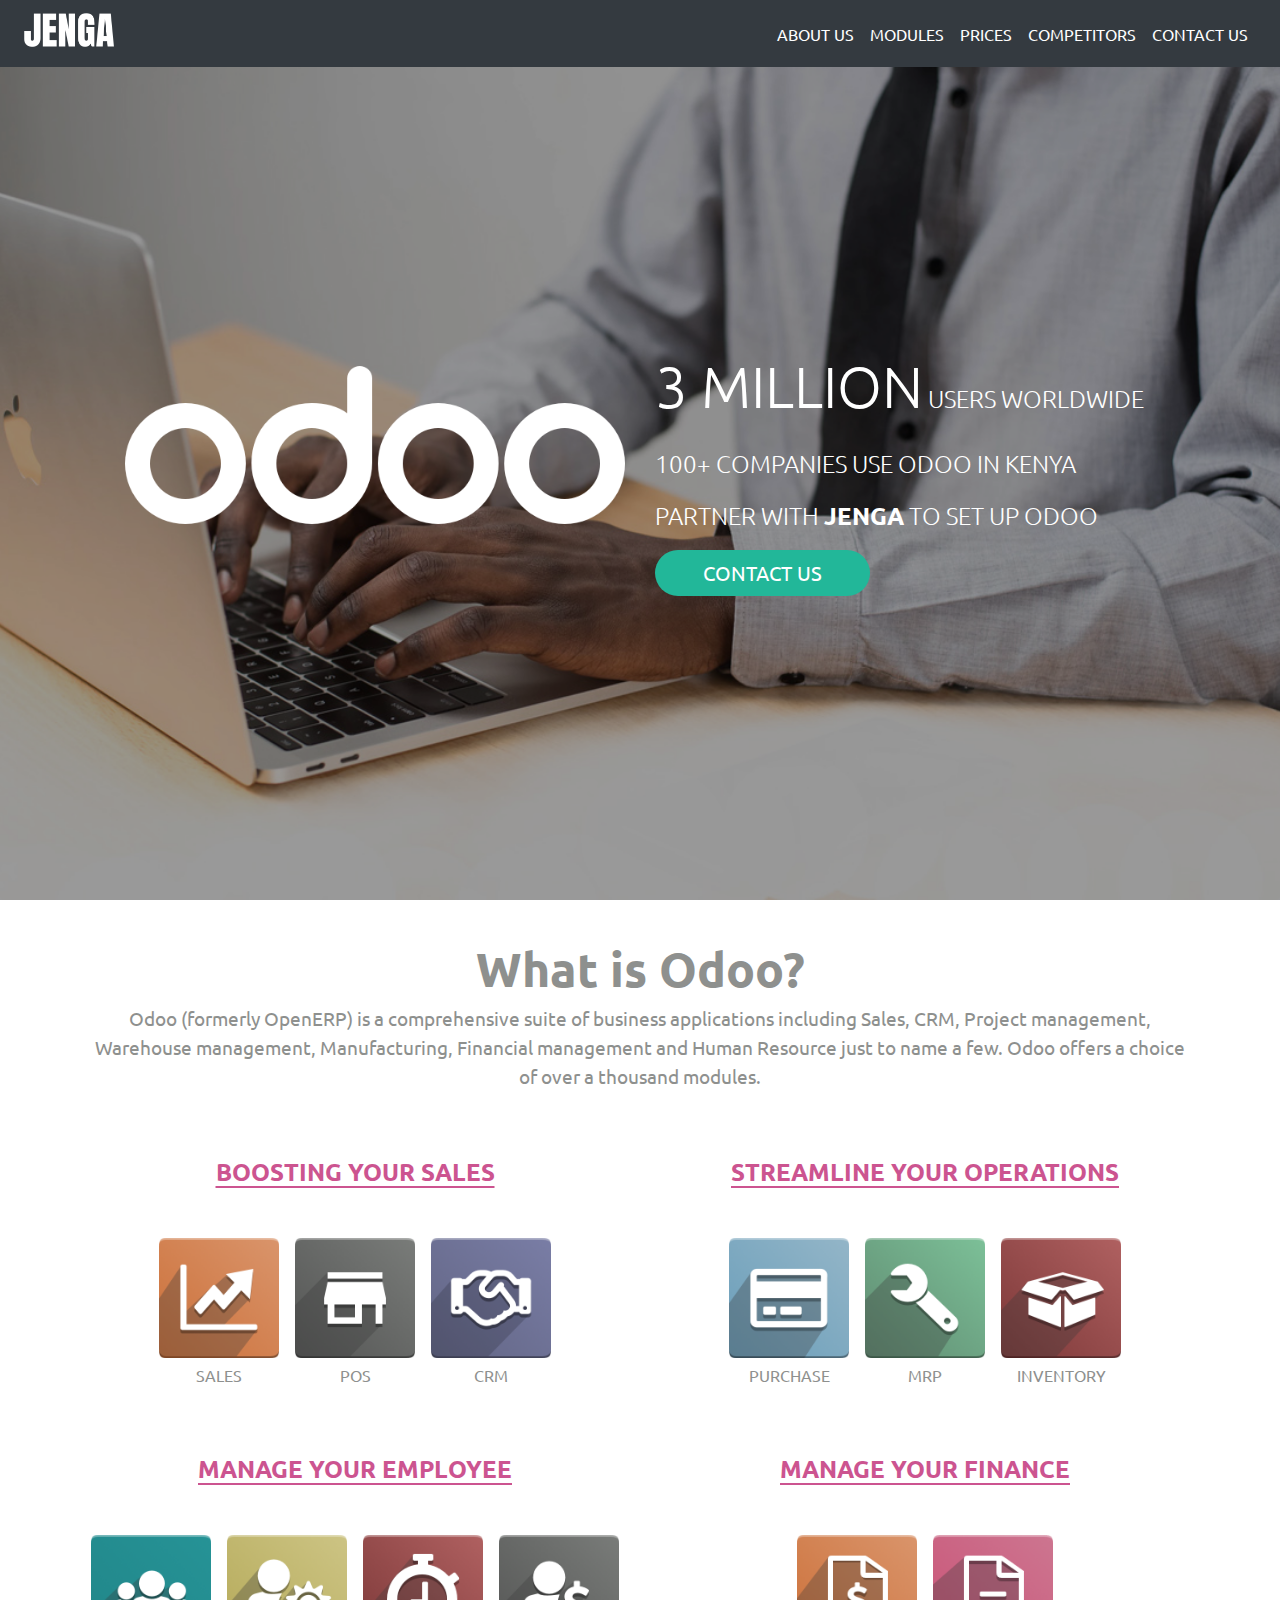
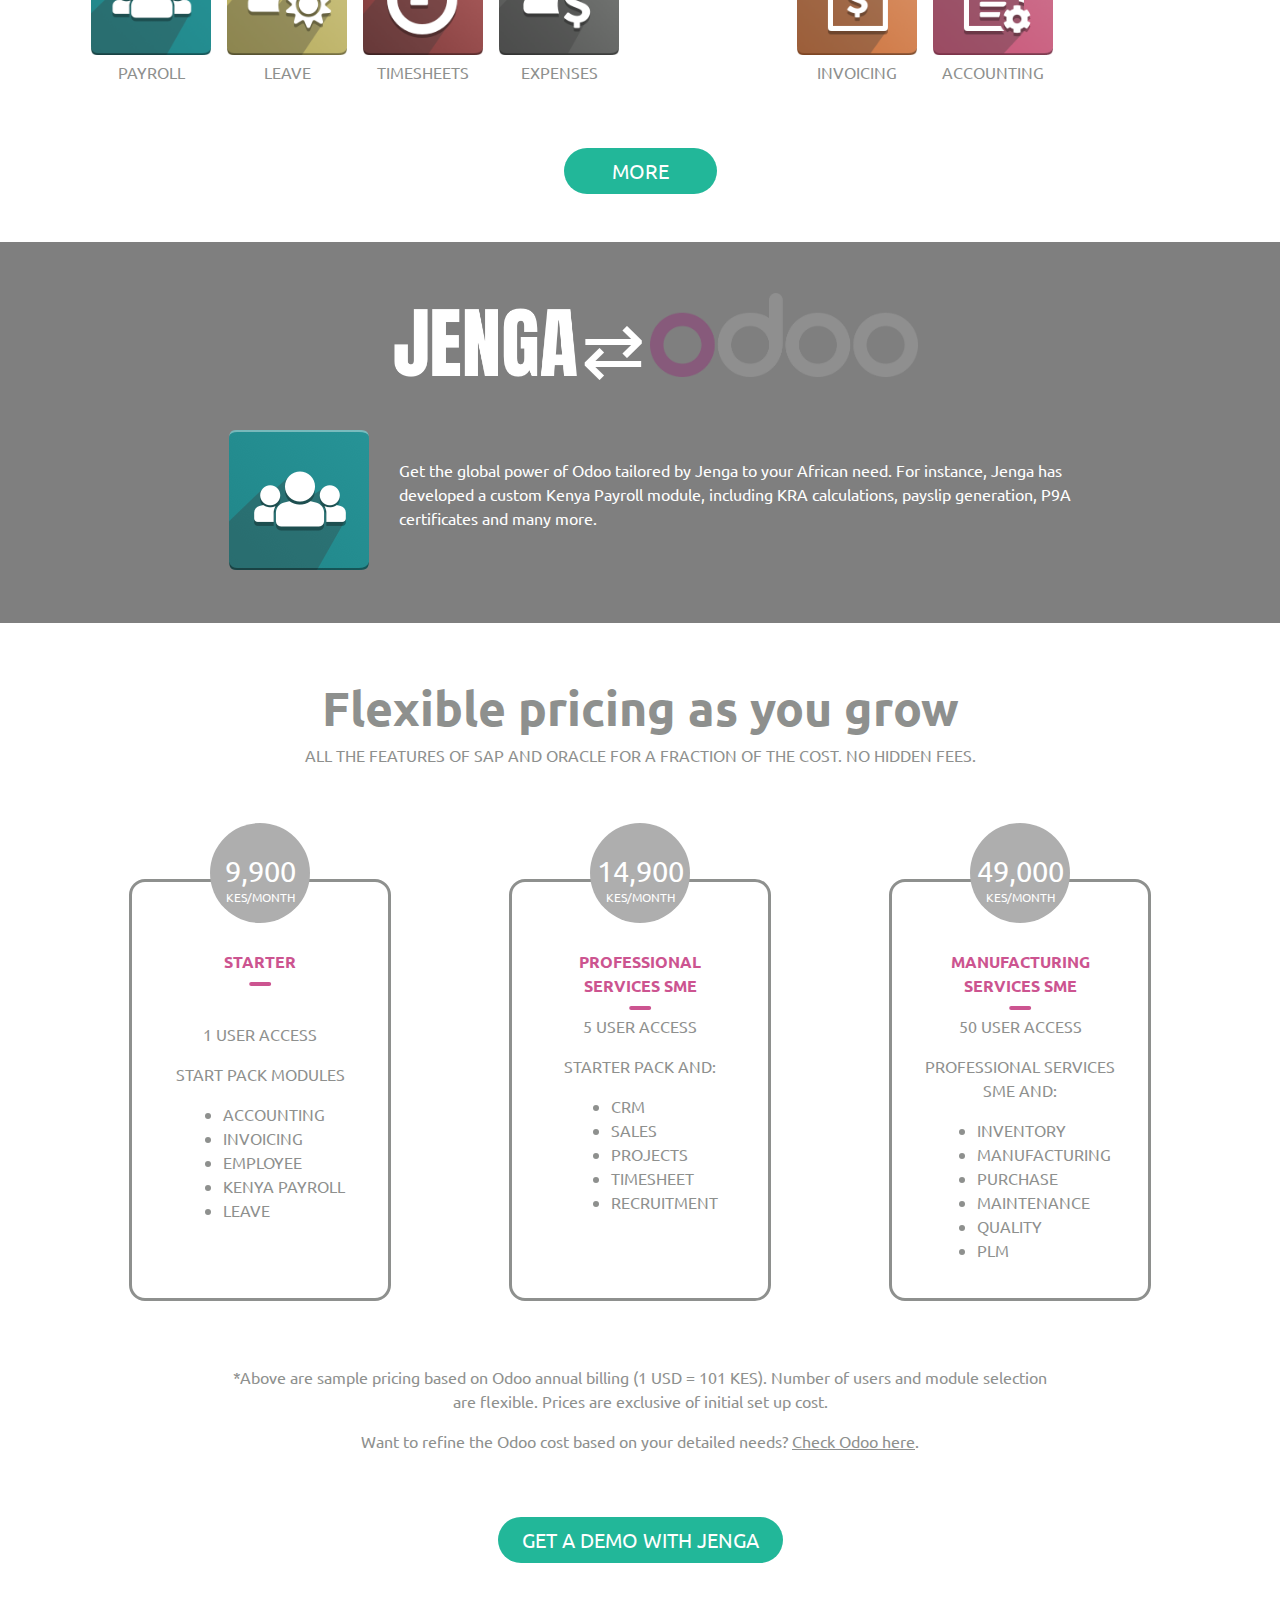
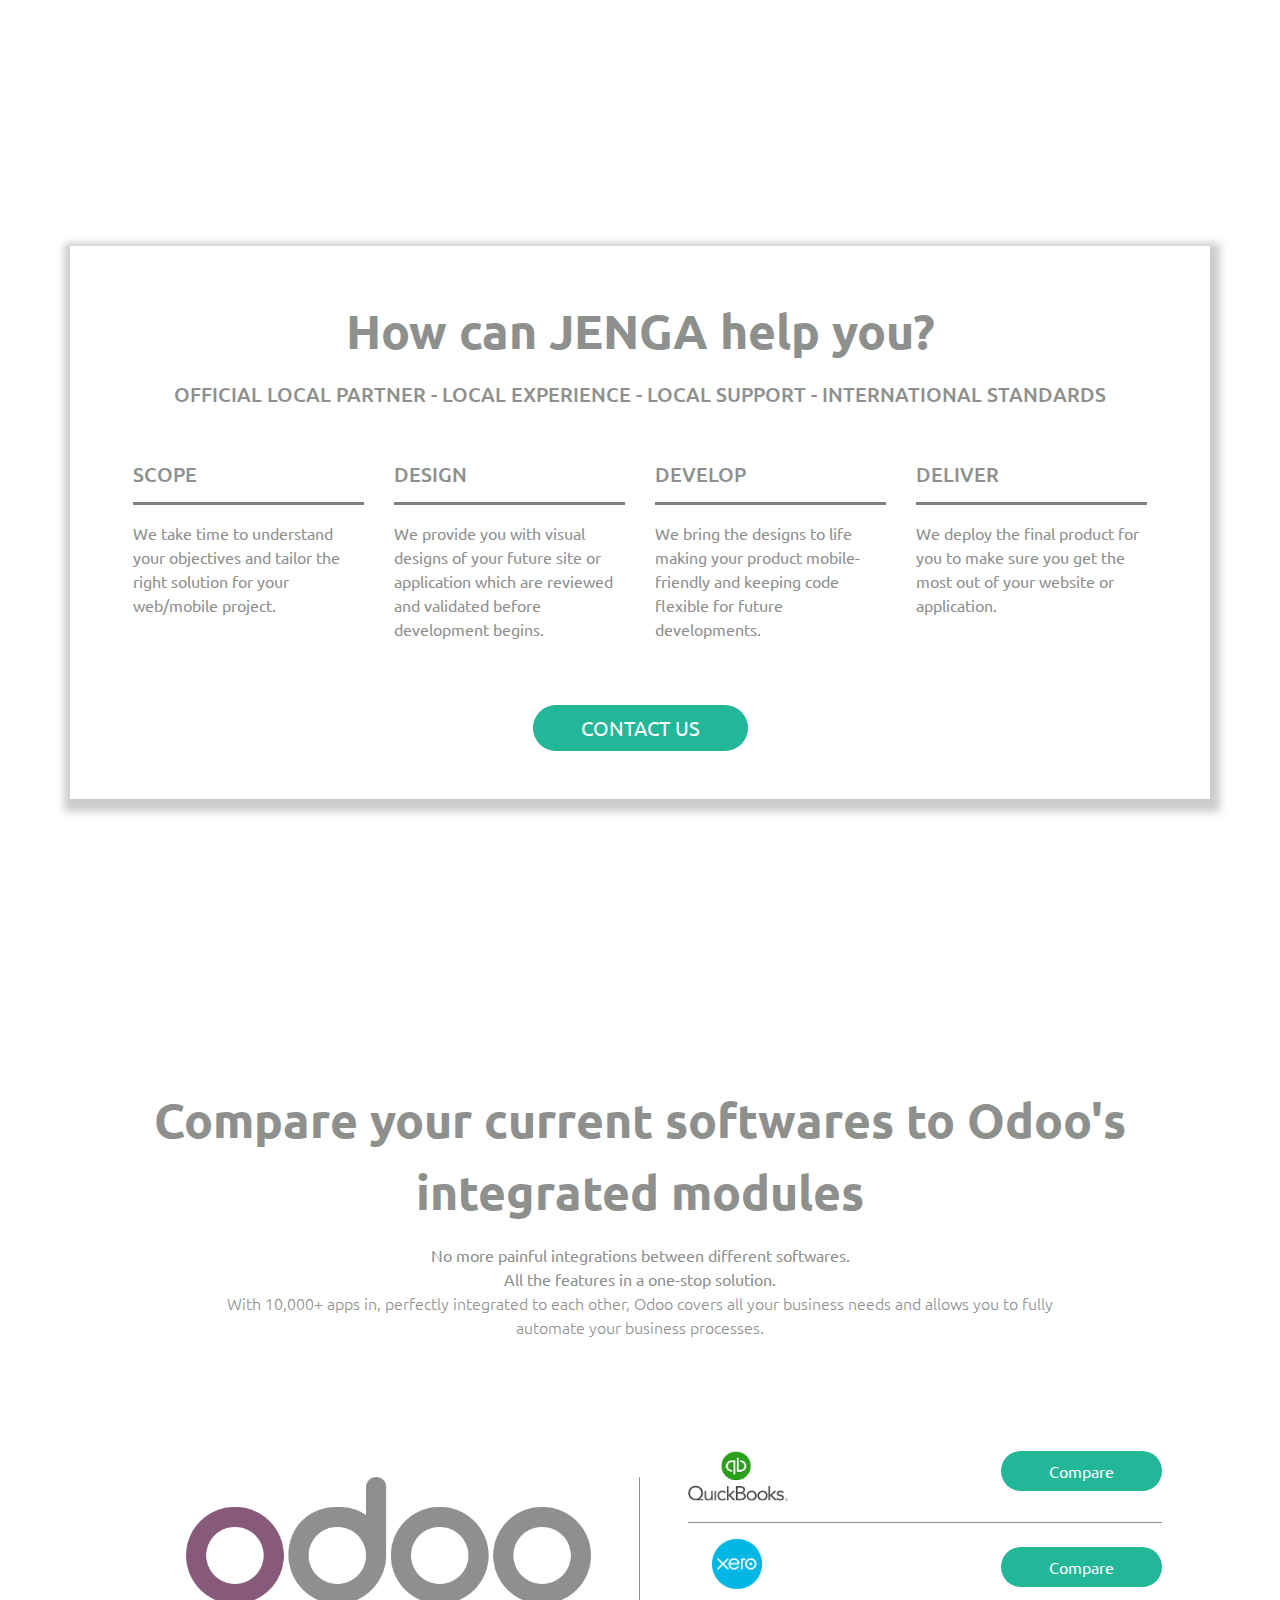
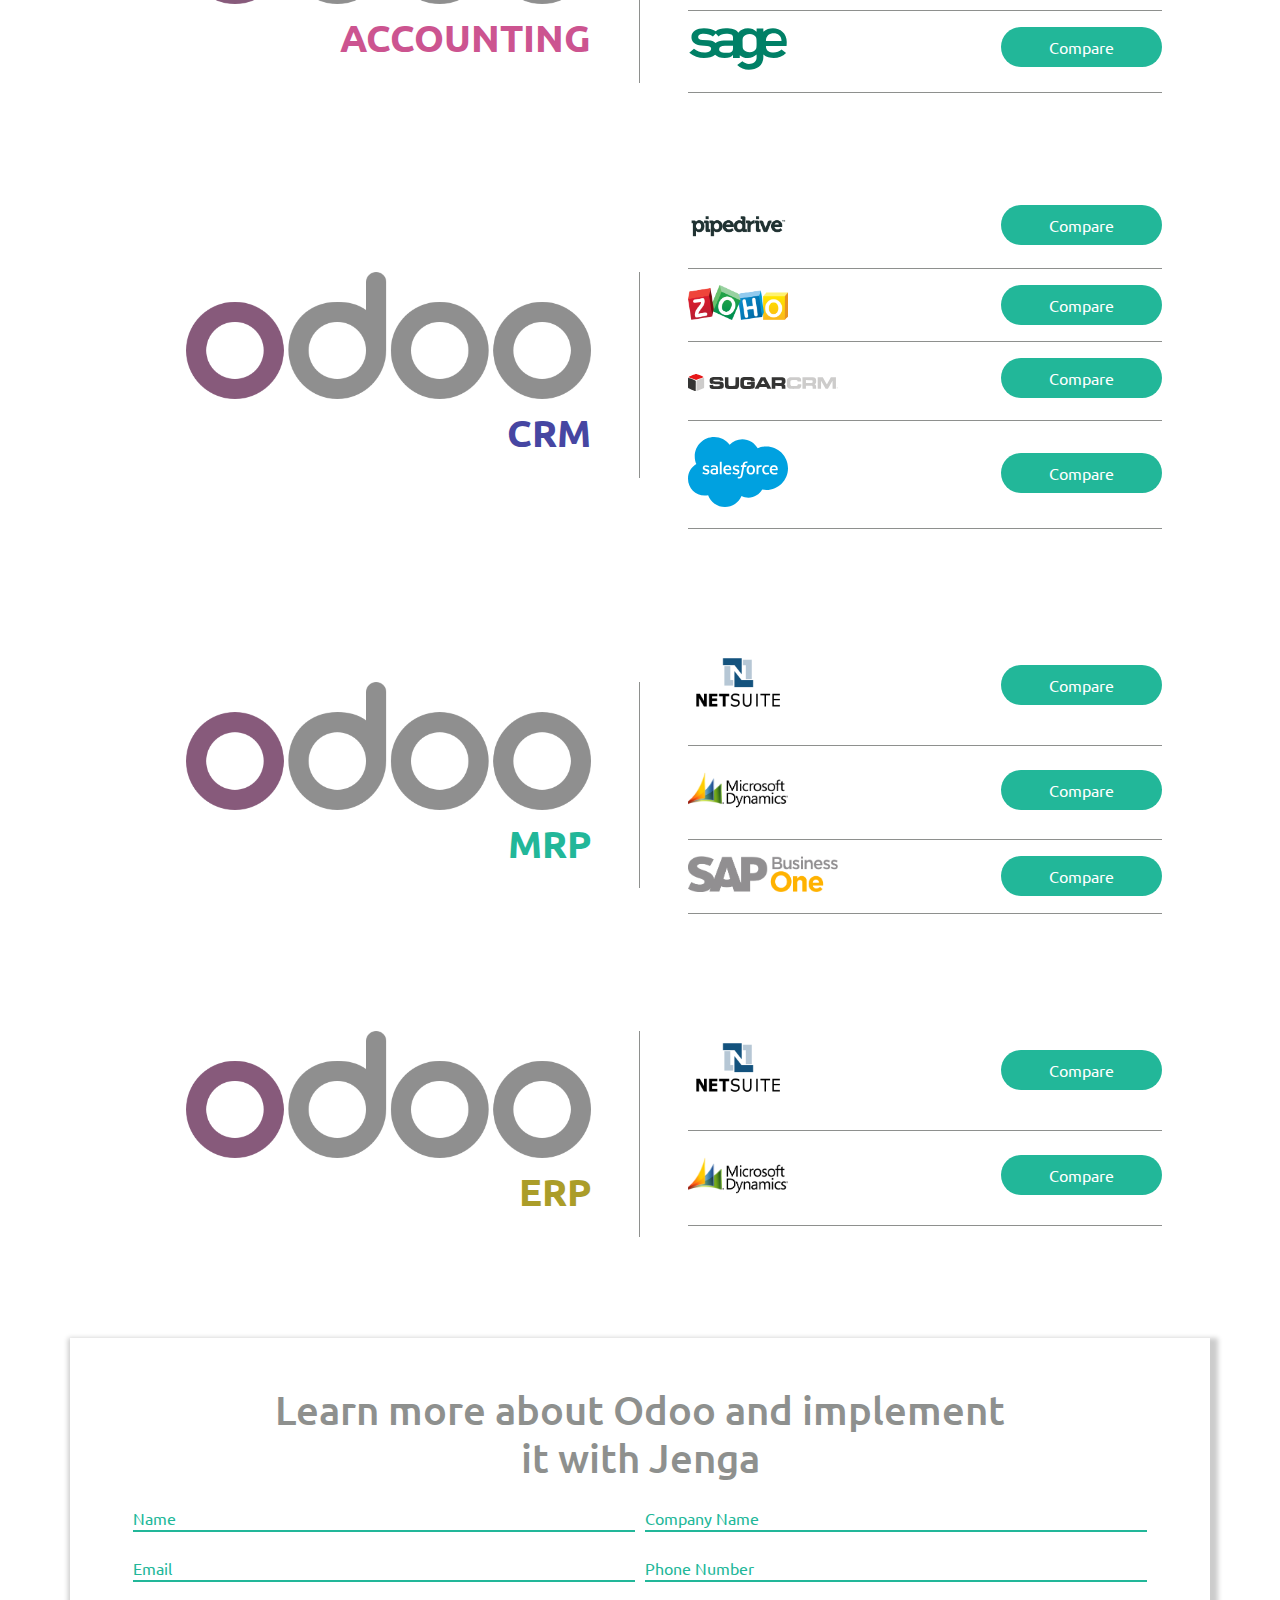
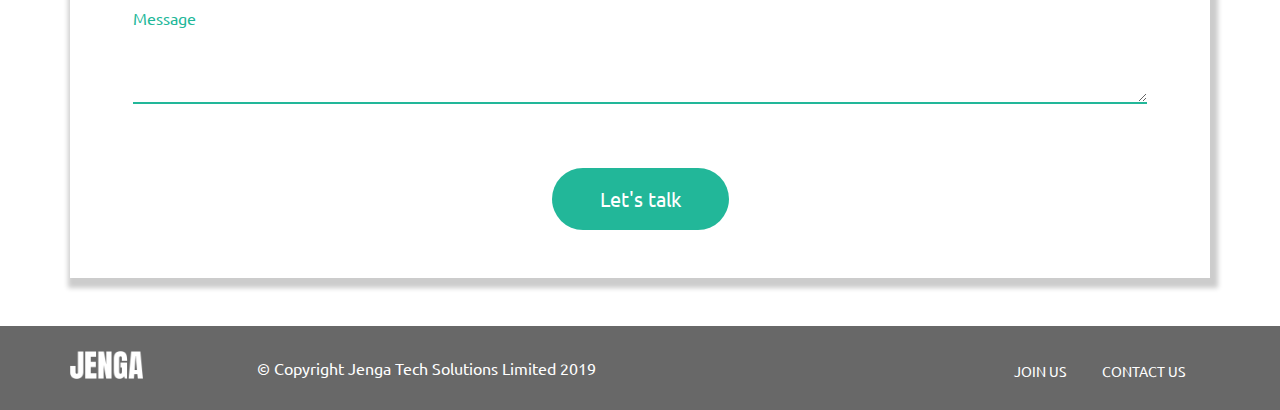
==== commit dcd6ce33: "make buttons responsive" ====
--- a/index.html
+++ b/index.html
@@ -18,6 +18,9 @@
 </head>
 
 <body>
+  <!-- Return to Top -->
+  <i id="return-to-top" class="fas fa-chevron-circle-up"></i>
+
   <div class="header">
 
     <div class="jumbotron p-0">
@@ -37,19 +40,19 @@
           <div class="ml-auto">
             <ul class="navbar-nav">
               <li class="nav-item">
-                <a class="nav-link" href="#">ABOUT US</a>
+                <a class="nav-link" href="#about">ABOUT US</a>
               </li>
               <li class="nav-item">
-                <a class="nav-link" href="#">MODULES</a>
+                <a class="nav-link" href="#modules">MODULES</a>
               </li>
               <li class="nav-item">
-                <a class="nav-link" href="#">PRICES</a>
+                <a class="nav-link" href="#prices">PRICES</a>
               </li>
               <li class="nav-item">
-                <a class="nav-link" href="#">COMPETITORS</a>
+                <a class="nav-link" href="#competitors">COMPETITORS</a>
               </li>
               <li class="nav-item">
-                <a class="nav-link" href="#">CONTACT US</a>
+                <a class="nav-link" href="#contact">CONTACT US</a>
               </li>
             </ul>
           </div>
@@ -61,7 +64,7 @@
         <!-- Partner section -->
         <div class="container-fluid h-100 pb-5 partner">
           <div class="row mt-auto ready-partner pb-5 h-100">
-            <div class="col-md-6 col-sm-12 mb-5 pb-5 my-auto">
+            <div class="col-md-6 col-sm-12 mb-5 pb-5 my-auto odoo-hero-logo">
               <img src="img/odoo_logo_inverted.png" alt="" class="img-fluid float-md-right" width="500">
             </div>
             <div class="col-md-6 font-weight-light my-auto" style="font-size: 150%;">
@@ -69,7 +72,7 @@
                 <p><span style="font-size: 240%;">3 MILLION</span> USERS WORLDWIDE</p>
                 <p>100+ COMPANIES USE ODOO IN KENYA</p>
                 <p>PARTNER WITH <span class="font-weight-bold">JENGA</span> TO SET UP ODOO<br /> </p>
-                <a href="#" class="btn btn-green diagonal-btn btn-lg px-5">CONTACT US</a>
+                <a href="#contact" class="btn btn-green diagonal-btn btn-lg px-5">CONTACT US</a>
               </div>
             </div>
           </div>
@@ -80,11 +83,11 @@
     </div>
   </div>
 
+  <a href="" id="about"></a>
   <div class="container-fluid">
     <div class="container">
-
       <!-- About odoo section -->
-      <div class="row">
+      <div class="row about">
         <div class="col-md-12 text-center">
           <span class="font-weight-bold p-50">What is Odoo?</span>
         </div>
@@ -94,6 +97,7 @@
         </div>
       </div>
 
+      <a href="" id="modules"></a>
       <!-- modules section -->
       <div class="row modules my-5">
 
@@ -182,7 +186,8 @@
         <div class="row mx-auto">
           <div class="col-md-12 text-center mx-3 my-auto">
             <div class="d-inline about-jenga-logo">
-              <span class="font-weight-bold" style="font-size: 450%; font-family: 'Anton';">JENGA </span>
+              <!-- <span class="font-weight-bold" style="font-size: 450%; font-family: 'Anton';">JENGA </span> -->
+              <img src="img/Jenga-logo-PNG.png" alt="Jenga logo" width="17%" class="img-fluid">
             </div>
             <div class="d-inline about-arrows">
               <span style="font-size: 480%;">&#8644;</span>
@@ -190,7 +195,7 @@
               <span class="oi oi-arrow-left" title="arrow left" aria-hidden="true" style="position: relative; display: block;"></span> -->
             </div>
             <div class="d-inline h-100 about-odoo-logo">
-              <img src="img/odoo_logo.png" alt="" width="30%" class="img-fluid">
+              <img src="img/odoo_logo.png" alt="Odoo logo" width="25%" class="img-fluid">
             </div>
           </div>
         </div>
@@ -199,7 +204,7 @@
           <div class="col-md-3 text-right payroll-icon">
             <img src="img/hr_icon.png" alt="" class="img-fluid">
           </div>
-          <div class="col-md-9 my-auto">
+          <div class="col-md-9 my-auto payroll-text">
             <p class="">Get the global power of Odoo tailored by Jenga to your African need. For instance, Jenga has developed a custom Kenya Payroll module, including KRA calculations, payslip generation, P9A certificates and many more.</p>
           </div>
 
@@ -207,7 +212,7 @@
       </div>
 
     <div class="container">
-
+      <a href="" id="prices"></a>
       <!-- pricing section -->
       <div class="row pricing my-5">
 
@@ -381,7 +386,7 @@
               </div>
 
               <div class="col-md-12 text-center mt-5 mb-5">
-                <button type="button" name="button" class="btn btn-green diagonal-btn btn-lg px-5">CONTACT US</button>
+                <a href="#contact" class="btn btn-green diagonal-btn btn-lg px-5">CONTACT US</a>
               </div>
 
             </div>
@@ -393,6 +398,7 @@
       </div>
 
     </div>
+
 
     <!-- Compare section -->
     <div class="container my-5">
@@ -400,7 +406,7 @@
       <div class="row my-5">
 
         <div class="col-md-12 my-5 text-center">
-
+          <a href="" id="competitors"></a>
           <p class="font-weight-bold p-50">Compare your current softwares to Odoo's integrated modules</p>
           <p class="w-75 mx-auto">No more painful integrations between different softwares. <br> All the features in a one-stop solution. <br> <span class="font-weight-light">With 10,000+ apps in, perfectly integrated to each other, Odoo covers all your business needs and allows you to fully automate your business processes.</span> </p>
         </div>
@@ -417,15 +423,15 @@
         <div class="col-md-6 px-5">
           <img id="quickbooks" src="img/qb_logo.png" alt="" width="100">
           <a href="https://www.odoo.com/page/compare-odoo-vs-quickbooks" class="btn btn-green diagonal-btn float-right px-5 py-2">Compare</a>
-          <hr style="border-top: .05em solid #8E908E;">
+          <hr style="border-top: .07em solid #8E908E;">
 
           <img id="xero" src="img/xero_logo.png" alt="" width="50" class="ml-4">
           <a href="https://www.odoo.com/page/compare-odoo-vs-xero" class="btn btn-green diagonal-btn float-right mt-2 px-5 py-2">Compare</a>
-          <hr style="border-top: .05em solid #8E908E;">
+          <hr style="border-top: .07em solid #8E908E;">
 
           <img id="sage" src="img/sage_logo.svg" alt="" width="100">
           <a href="https://www.odoo.com/page/compare-odoo-vs-sage-accounting" class="btn btn-green diagonal-btn float-right px-5 py-2">Compare</a>
-          <hr style="border-top: .05em solid #8E908E;">
+          <hr style="border-top: .07em solid #8E908E;">
         </div>
 
       </div>
@@ -440,19 +446,19 @@
         <div class="col-md-6 px-5">
           <img id="piperdrive" src="img/pipedrive_logo.png" alt="" width="100" class="mb-2 pt-2">
           <a href="https://www.odoo.com/page/compare-odoo-vs-pipedrive" class="btn btn-green diagonal-btn float-right px-5 py-2">Compare</a>
-          <hr style="border-top: .05em solid #8E908E;">
+          <hr style="border-top: .07em solid #8E908E;">
 
           <img id="zoho" src="img/zoho_logo.png" alt="" width="100">
           <a href="https://www.odoo.com/page/compare-odoo-vs-zohocrm" class="btn btn-green diagonal-btn float-right px-5 py-2">Compare</a>
-          <hr style="border-top: .05em solid #8E908E;">
+          <hr style="border-top: .07em solid #8E908E;">
 
           <img id="sugarcrm" src="img/sugarcrm_logo.svg" alt="" width="150" class="mb-2 pt-3">
           <a href="https://www.odoo.com/page/compare-odoo-vs-sugarcrm" class="btn btn-green diagonal-btn float-right mt-0 px-5 py-2">Compare</a>
-          <hr style="border-top: .05em solid #8E908E;">
+          <hr style="border-top: .07em solid #8E908E;">
 
           <img id="salesforce" src="img/salesforce_logo.svg" alt="" width="100">
           <a href="https://www.odoo.com/page/compare-odoo-vs-salesforce" class="btn btn-green diagonal-btn float-right mt-3 px-5 py-2">Compare</a>
-          <hr style="border-top: .05em solid #8E908E;">
+          <hr style="border-top: .07em solid #8E908E;">
         </div>
 
       </div>
@@ -469,15 +475,15 @@
         <div class="col-md-6 px-5">
           <img id="netsuit" src="img/netsuit_logo.png" alt="" width="100">
           <a href="https://www.odoo.com/page/compare-odoo-vs-netsuite-mrp" class="btn btn-green diagonal-btn float-right mt-4 px-5 py-2">Compare</a>
-          <hr style="border-top: .05em solid #8E908E;">
+          <hr style="border-top: .07em solid #8E908E;">
 
           <img id="msdynamics" src="img/msdynamics_logo.png" alt="" width="100">
           <a href="https://www.odoo.com/page/compare-odoo-vs-dynamics-ax" class="btn btn-green diagonal-btn float-right mt-2 px-5 py-2">Compare</a>
-          <hr style="border-top: .05em solid #8E908E;">
+          <hr style="border-top: .07em solid #8E908E;">
 
           <img id="sap" src="img/sap_logo.png" alt="" width="150">
           <a href="https://www.odoo.com/page/compare-odoo-vs-sap" class="btn btn-green diagonal-btn float-right px-5 py-2">Compare</a>
-          <hr style="border-top: .05em solid #8E908E;">
+          <hr style="border-top: .07em solid #8E908E;">
 
         </div>
 
@@ -505,6 +511,8 @@
 
     </div>
 
+    <!-- contact section -->
+    <a href="" id="contact"></a>
     <div class="container">
 
       <div class="row contact px-5 my-5 py-5 text-center">
@@ -584,9 +592,9 @@
 
       <div class="col-md-6 text-right my-auto footer-links">
 
-        <span class="mx-3" style="font-size: 90%;"><a href="#">JOIN US</a></span>
-
-        <span class="mx-3" style="font-size: 90%;"><a href="#">CONTACT US</a></span>
+        <span class="mx-3" style="font-size: 90%;"><a href="https://jenga-agency.com/join">JOIN US</a></span>
+
+        <span class="mx-3" style="font-size: 90%;"><a href="#contact">CONTACT US</a></span>
 
         <span class="mx-3" style="font-size: 150%;"><a href="mailto:odoo@jenga-agency.com" class="fas fa-envelope"> </a></span>
 
--- a/css/main.css
+++ b/css/main.css
@@ -6,6 +6,7 @@
 html,body
 {
   color: #8E908E;
+  scroll-behavior: smooth;
 }
 nav{
   z-index: 10;
@@ -234,6 +235,13 @@
   .footer-copyright {
     padding: 5% 0;
   }
+  .payroll-text {
+    text-align: center;
+  }
+}
+
+@media only screen and (max-width: 1000px) {
+
 }
 
 .process-text:hover {
@@ -290,6 +298,7 @@
 button:focus, button:visited, a:focus, a:visited {
   outline:none;
   box-shadow: none;
+  color: #FFF;
 }
 
 .p-50{
@@ -299,3 +308,15 @@
 .navbar-dark .navbar-nav .nav-link{
   color: #FFF;
 }
+
+#return-to-top {
+  display: none;
+  position: fixed;
+  bottom: 50px;
+  right: 30px;
+  z-index: 99;
+  cursor: pointer;
+  font-size: 50px;
+  color: #22B799;
+  border-radius: 35px;
+}
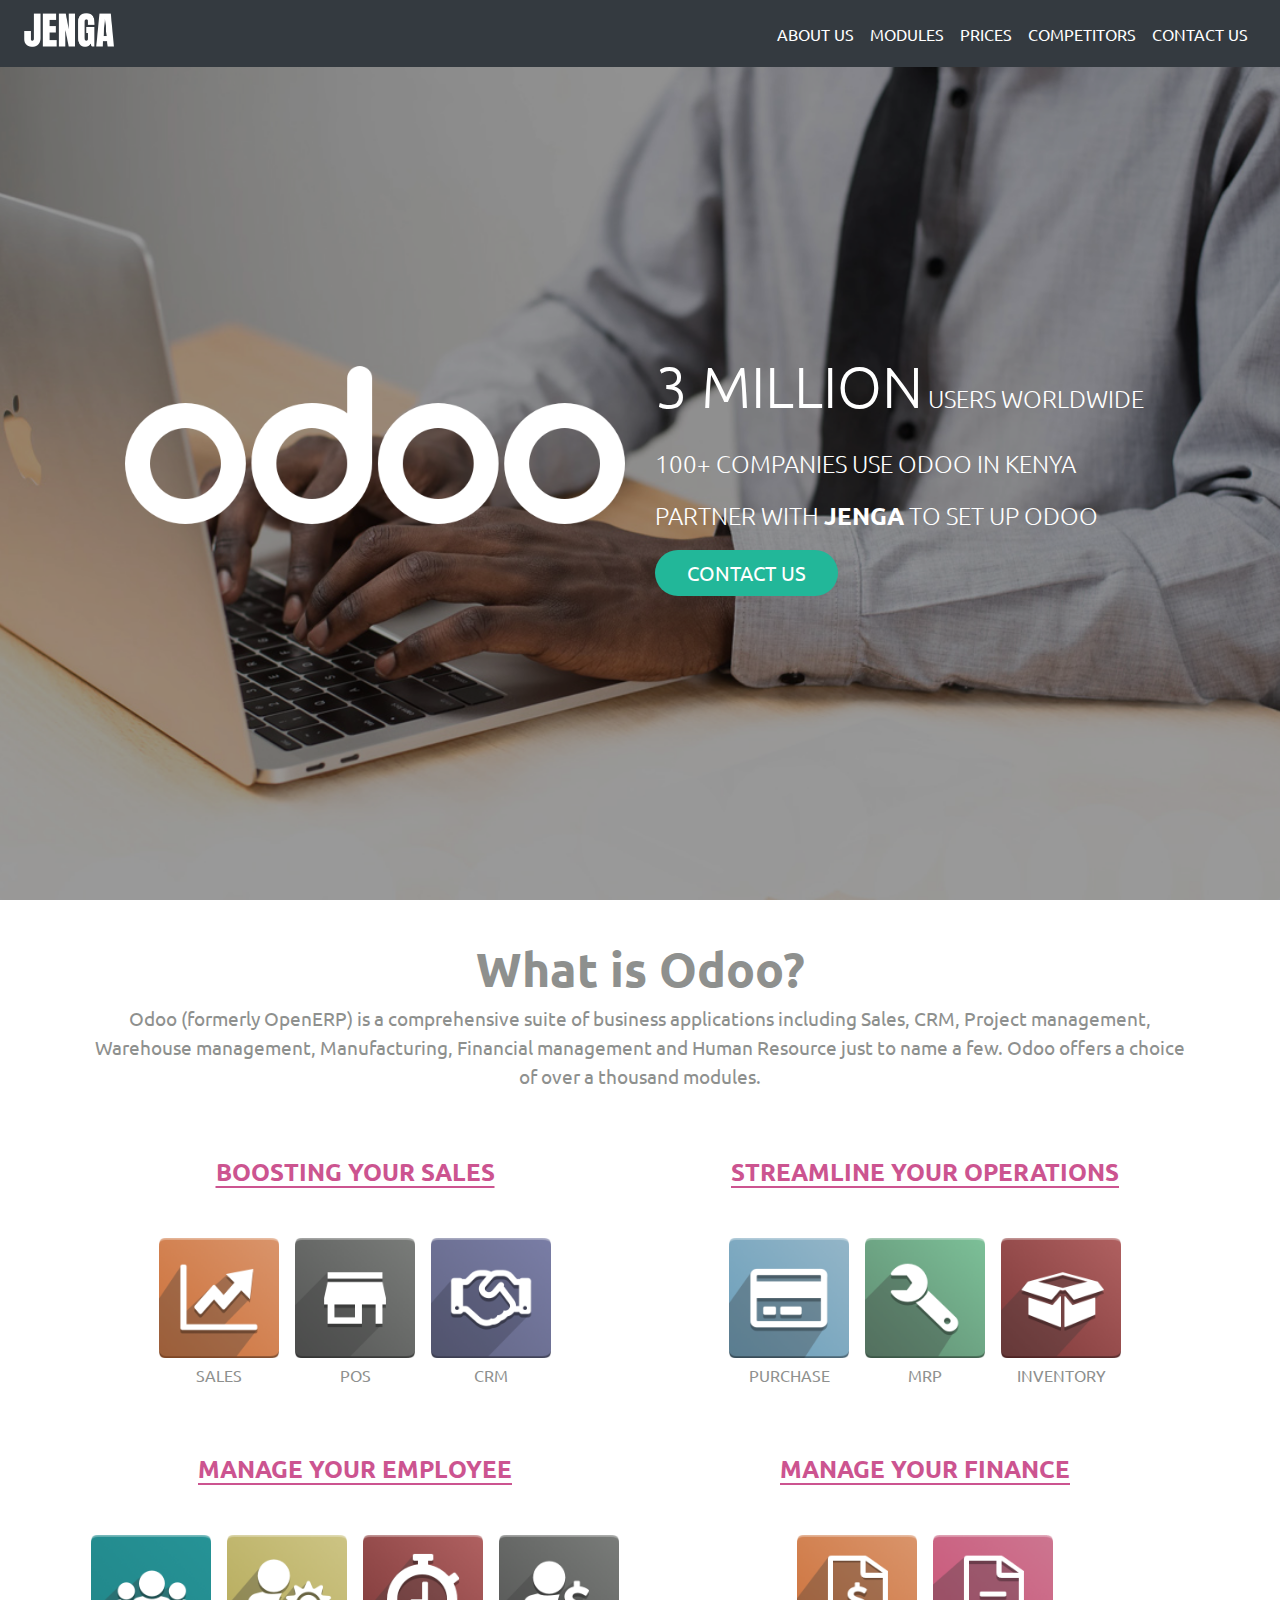
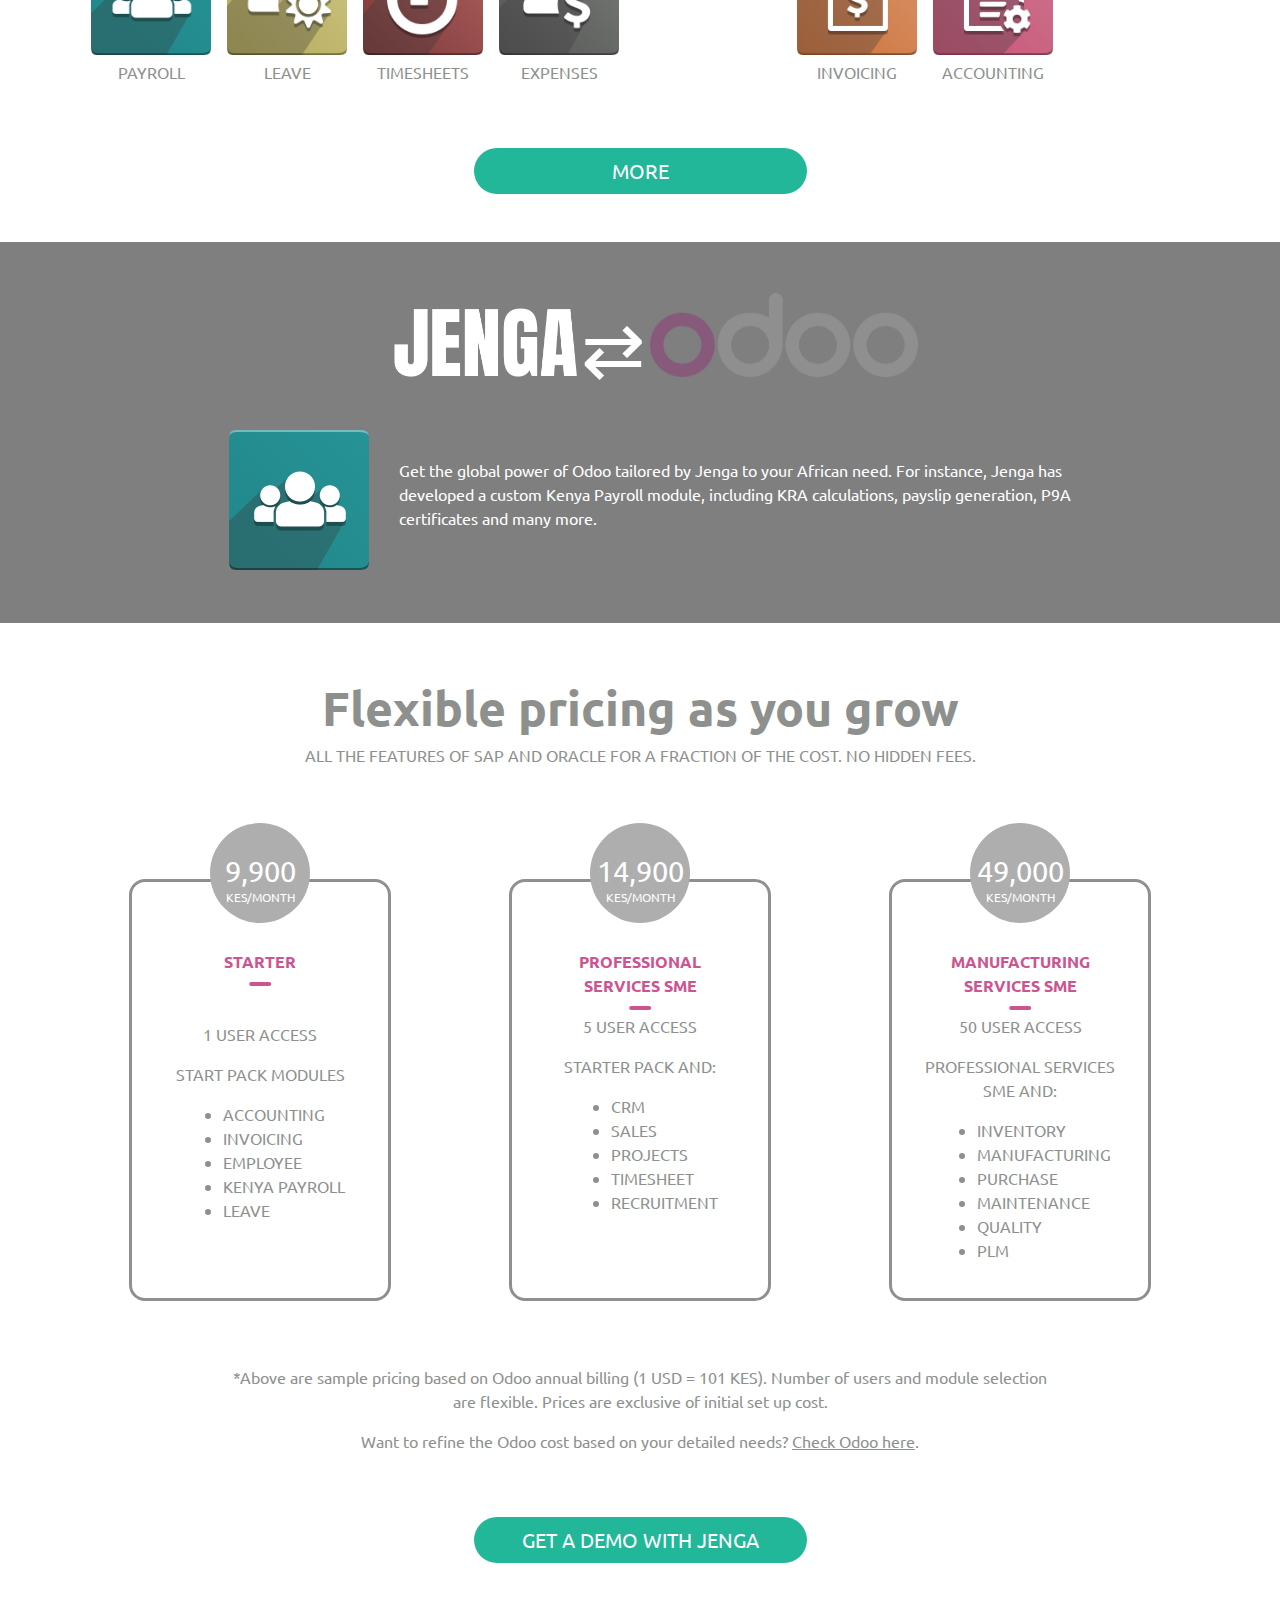
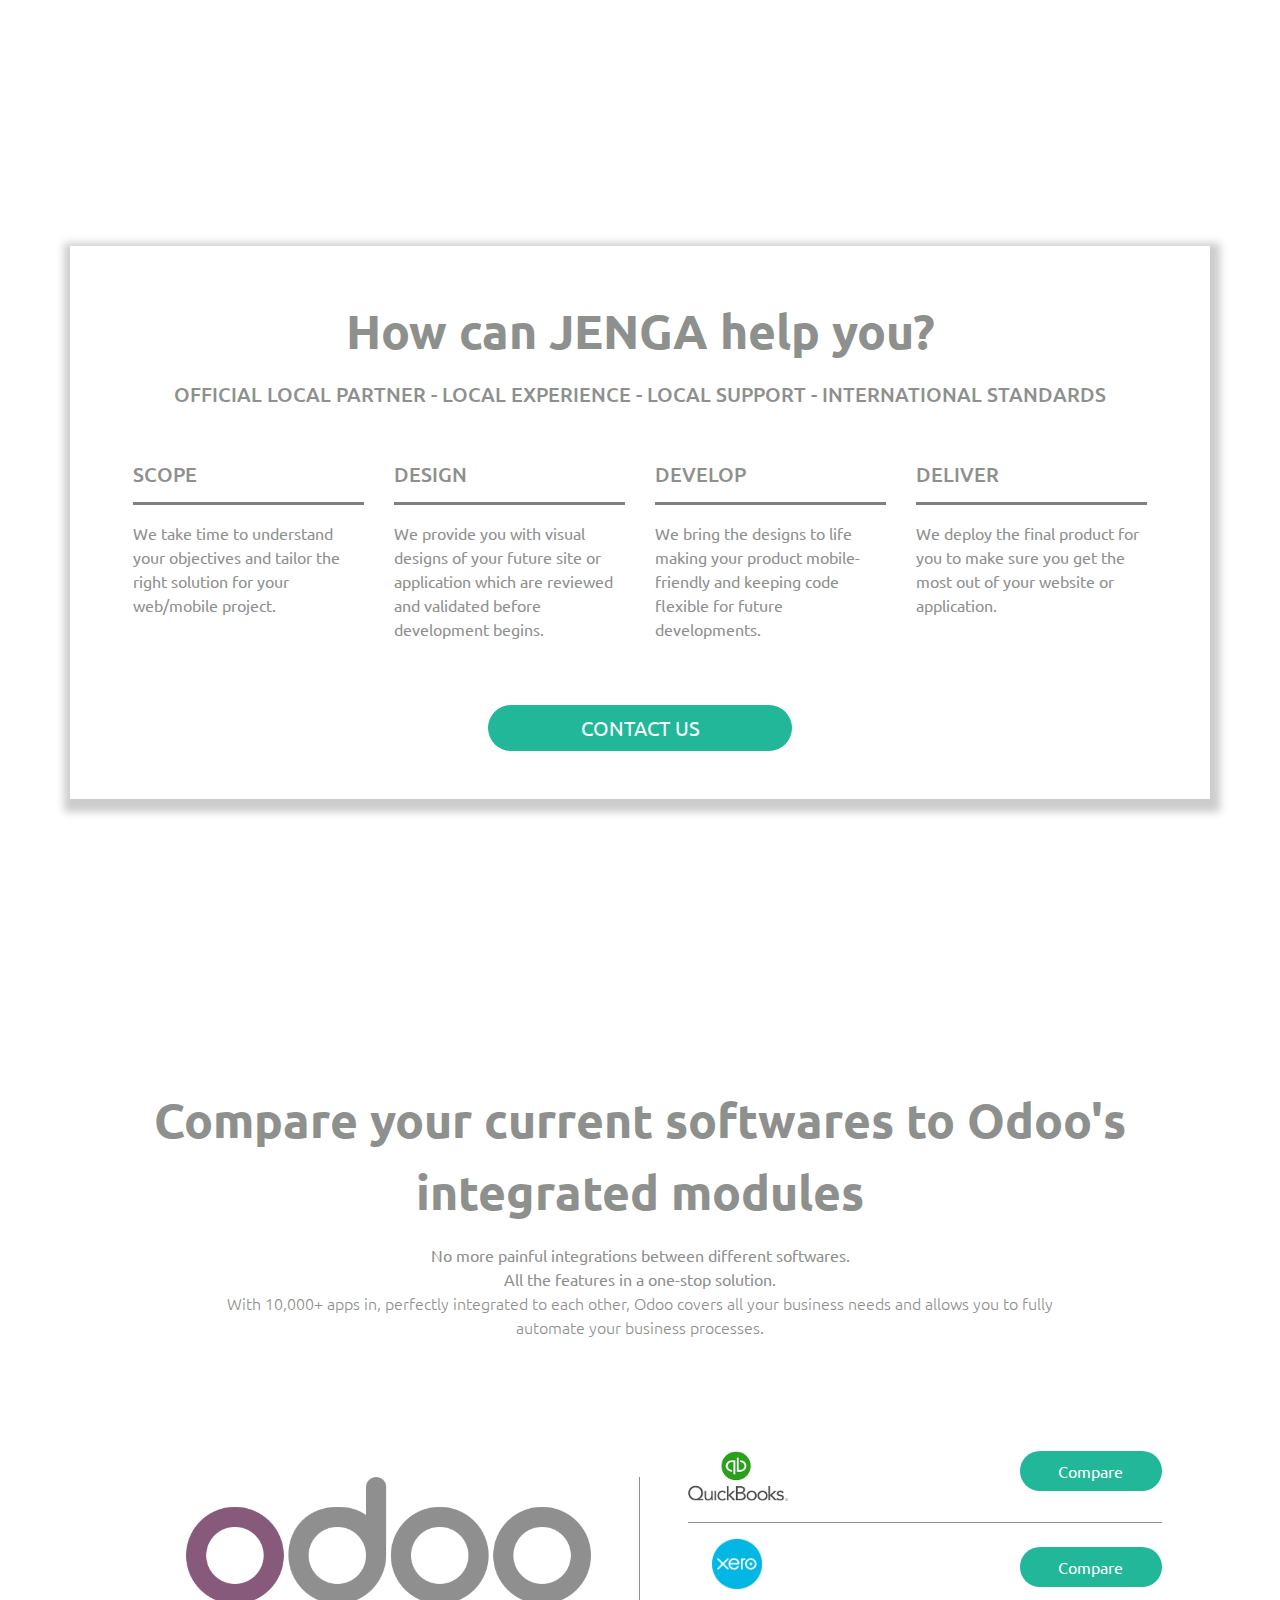
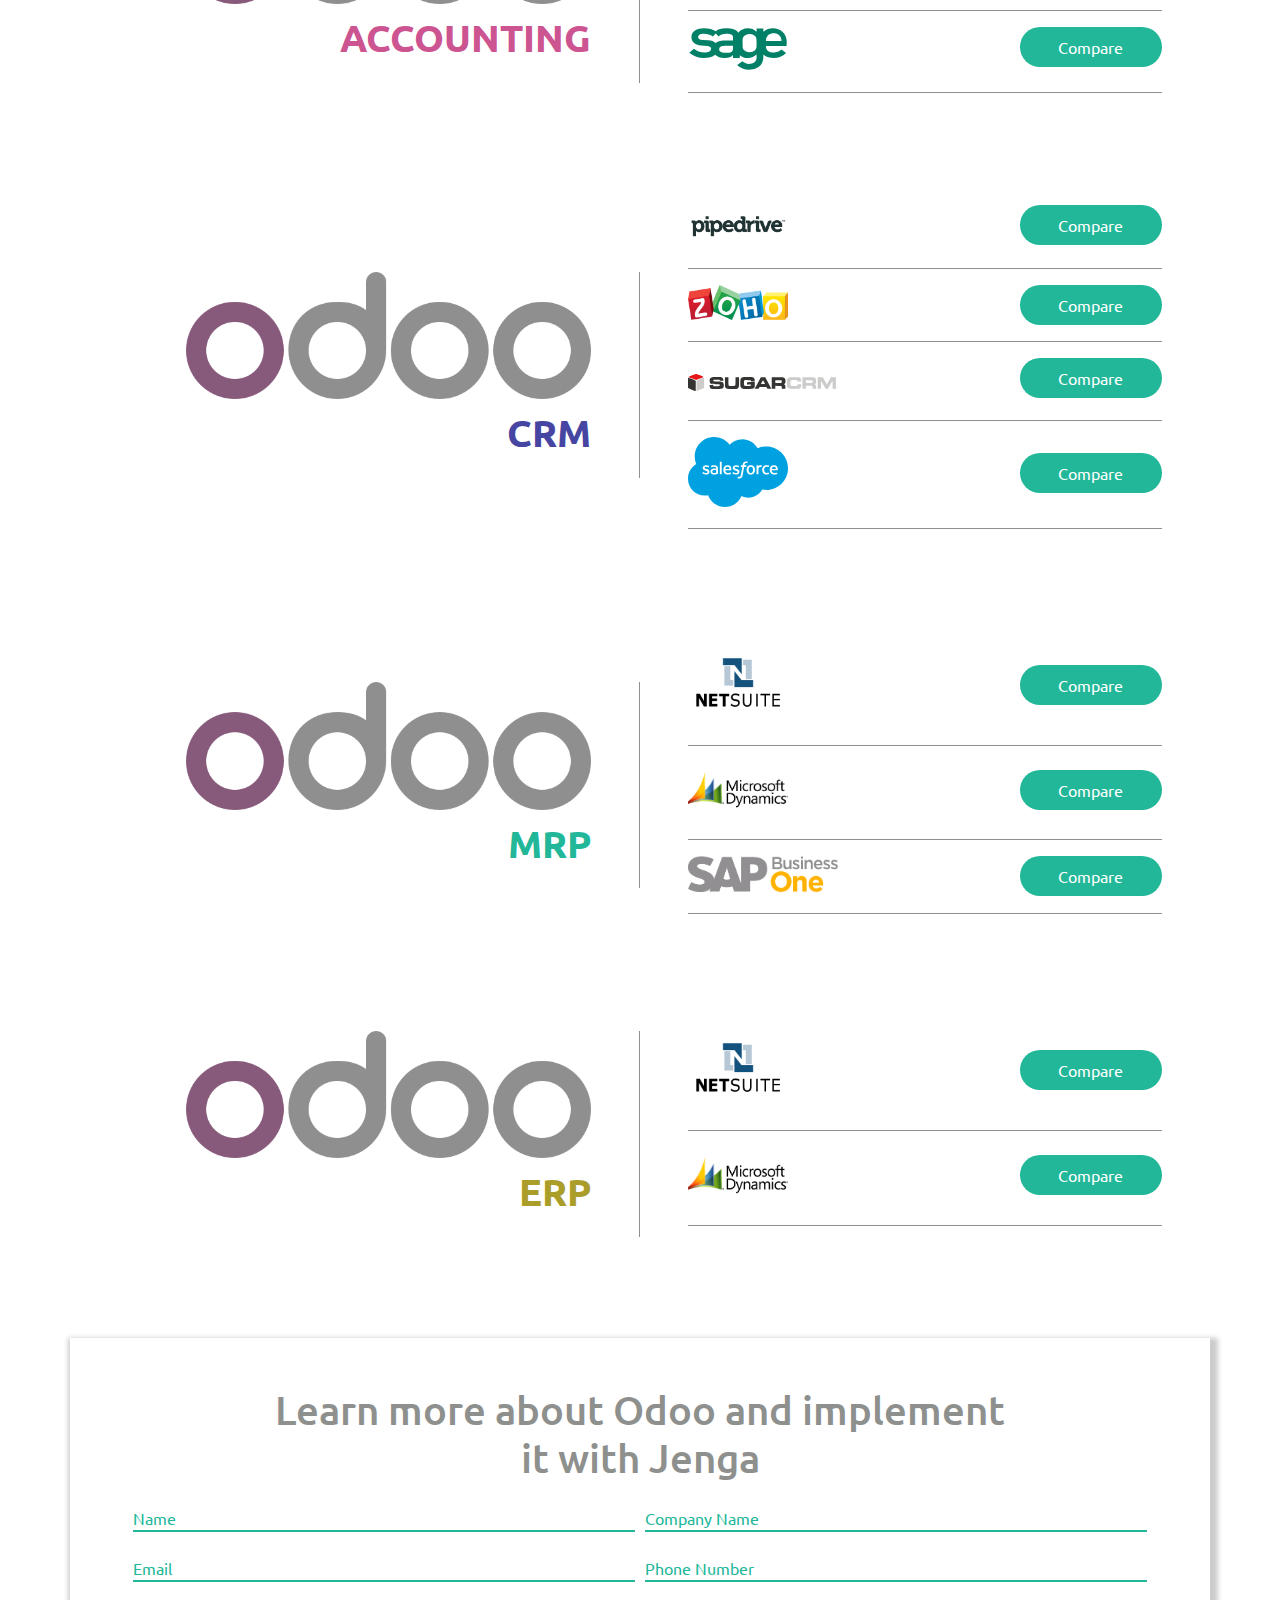
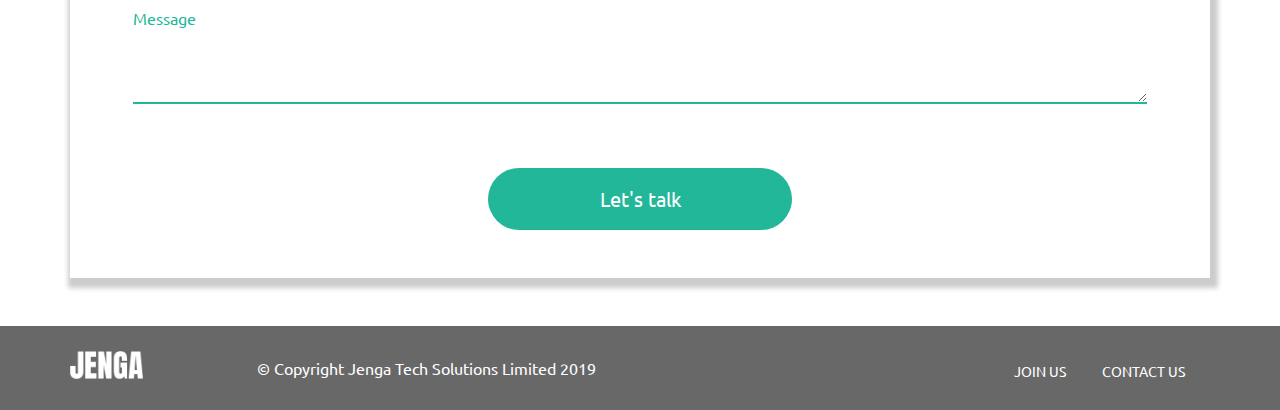
==== commit eaa58a4c: "make buttons responsive" ====
--- a/index.html
+++ b/index.html
@@ -72,7 +72,7 @@
                 <p><span style="font-size: 240%;">3 MILLION</span> USERS WORLDWIDE</p>
                 <p>100+ COMPANIES USE ODOO IN KENYA</p>
                 <p>PARTNER WITH <span class="font-weight-bold">JENGA</span> TO SET UP ODOO<br /> </p>
-                <a href="#contact" class="btn btn-green diagonal-btn btn-lg px-5">CONTACT US</a>
+                <a href="#contact" class="btn btn-green diagonal-btn btn-lg px-auto">CONTACT US</a>
               </div>
             </div>
           </div>
@@ -174,7 +174,7 @@
         </div>
 
         <div class="col-md-12 text-center">
-          <button type="button" name="button" class="btn btn-green btn-lg diagonal-btn px-5 py-2">MORE</button>
+          <button type="button" name="button" class="btn btn-green btn-lg diagonal-btn px-auto py-2">MORE</button>
         </div>
 
       </div>
@@ -336,7 +336,7 @@
         </div>
 
         <div class="col-md-12 text-center my-5">
-          <button type="button" name="button" class="btn btn-green diagonal-btn btn-lg px-4 py-2">GET A DEMO WITH JENGA</button>
+          <button type="button" name="button" class="btn btn-green diagonal-btn btn-lg py-2">GET A DEMO WITH JENGA</button>
         </div>
 
       </div>
@@ -386,7 +386,7 @@
               </div>
 
               <div class="col-md-12 text-center mt-5 mb-5">
-                <a href="#contact" class="btn btn-green diagonal-btn btn-lg px-5">CONTACT US</a>
+                <a href="#contact" class="btn btn-green diagonal-btn btn-lg px-auto">CONTACT US</a>
               </div>
 
             </div>
@@ -422,15 +422,15 @@
 
         <div class="col-md-6 px-5">
           <img id="quickbooks" src="img/qb_logo.png" alt="" width="100">
-          <a href="https://www.odoo.com/page/compare-odoo-vs-quickbooks" class="btn btn-green diagonal-btn float-right px-5 py-2">Compare</a>
+          <a href="https://www.odoo.com/page/compare-odoo-vs-quickbooks" class="btn btn-green diagonal-btn float-right px-auto py-2">Compare</a>
           <hr style="border-top: .07em solid #8E908E;">
 
           <img id="xero" src="img/xero_logo.png" alt="" width="50" class="ml-4">
-          <a href="https://www.odoo.com/page/compare-odoo-vs-xero" class="btn btn-green diagonal-btn float-right mt-2 px-5 py-2">Compare</a>
+          <a href="https://www.odoo.com/page/compare-odoo-vs-xero" class="btn btn-green diagonal-btn float-right mt-2 px-auto py-2">Compare</a>
           <hr style="border-top: .07em solid #8E908E;">
 
           <img id="sage" src="img/sage_logo.svg" alt="" width="100">
-          <a href="https://www.odoo.com/page/compare-odoo-vs-sage-accounting" class="btn btn-green diagonal-btn float-right px-5 py-2">Compare</a>
+          <a href="https://www.odoo.com/page/compare-odoo-vs-sage-accounting" class="btn btn-green diagonal-btn float-right px-auto py-2">Compare</a>
           <hr style="border-top: .07em solid #8E908E;">
         </div>
 
@@ -445,19 +445,19 @@
 
         <div class="col-md-6 px-5">
           <img id="piperdrive" src="img/pipedrive_logo.png" alt="" width="100" class="mb-2 pt-2">
-          <a href="https://www.odoo.com/page/compare-odoo-vs-pipedrive" class="btn btn-green diagonal-btn float-right px-5 py-2">Compare</a>
+          <a href="https://www.odoo.com/page/compare-odoo-vs-pipedrive" class="btn btn-green diagonal-btn float-right px-auto py-2">Compare</a>
           <hr style="border-top: .07em solid #8E908E;">
 
           <img id="zoho" src="img/zoho_logo.png" alt="" width="100">
-          <a href="https://www.odoo.com/page/compare-odoo-vs-zohocrm" class="btn btn-green diagonal-btn float-right px-5 py-2">Compare</a>
+          <a href="https://www.odoo.com/page/compare-odoo-vs-zohocrm" class="btn btn-green diagonal-btn float-right px-auto py-2">Compare</a>
           <hr style="border-top: .07em solid #8E908E;">
 
           <img id="sugarcrm" src="img/sugarcrm_logo.svg" alt="" width="150" class="mb-2 pt-3">
-          <a href="https://www.odoo.com/page/compare-odoo-vs-sugarcrm" class="btn btn-green diagonal-btn float-right mt-0 px-5 py-2">Compare</a>
+          <a href="https://www.odoo.com/page/compare-odoo-vs-sugarcrm" class="btn btn-green diagonal-btn float-right mt-0 px-auto py-2">Compare</a>
           <hr style="border-top: .07em solid #8E908E;">
 
           <img id="salesforce" src="img/salesforce_logo.svg" alt="" width="100">
-          <a href="https://www.odoo.com/page/compare-odoo-vs-salesforce" class="btn btn-green diagonal-btn float-right mt-3 px-5 py-2">Compare</a>
+          <a href="https://www.odoo.com/page/compare-odoo-vs-salesforce" class="btn btn-green diagonal-btn float-right mt-3 px-auto py-2">Compare</a>
           <hr style="border-top: .07em solid #8E908E;">
         </div>
 
@@ -474,15 +474,15 @@
 
         <div class="col-md-6 px-5">
           <img id="netsuit" src="img/netsuit_logo.png" alt="" width="100">
-          <a href="https://www.odoo.com/page/compare-odoo-vs-netsuite-mrp" class="btn btn-green diagonal-btn float-right mt-4 px-5 py-2">Compare</a>
+          <a href="https://www.odoo.com/page/compare-odoo-vs-netsuite-mrp" class="btn btn-green diagonal-btn float-right mt-4 px-auto py-2">Compare</a>
           <hr style="border-top: .07em solid #8E908E;">
 
           <img id="msdynamics" src="img/msdynamics_logo.png" alt="" width="100">
-          <a href="https://www.odoo.com/page/compare-odoo-vs-dynamics-ax" class="btn btn-green diagonal-btn float-right mt-2 px-5 py-2">Compare</a>
+          <a href="https://www.odoo.com/page/compare-odoo-vs-dynamics-ax" class="btn btn-green diagonal-btn float-right mt-2 px-auto py-2">Compare</a>
           <hr style="border-top: .07em solid #8E908E;">
 
           <img id="sap" src="img/sap_logo.png" alt="" width="150">
-          <a href="https://www.odoo.com/page/compare-odoo-vs-sap" class="btn btn-green diagonal-btn float-right px-5 py-2">Compare</a>
+          <a href="https://www.odoo.com/page/compare-odoo-vs-sap" class="btn btn-green diagonal-btn float-right px-auto py-2">Compare</a>
           <hr style="border-top: .07em solid #8E908E;">
 
         </div>
@@ -498,11 +498,11 @@
 
         <div class="col-md-6 px-5">
           <img id="netsuit-1" src="img/netsuit_logo.png" alt="" width="100">
-          <a href="https://www.odoo.com/page/compare-odoo-vs-netsuite" class="btn btn-green diagonal-btn float-right mt-4 px-5 py-2">Compare</a>
+          <a href="https://www.odoo.com/page/compare-odoo-vs-netsuite" class="btn btn-green diagonal-btn float-right mt-4 px-auto py-2">Compare</a>
           <hr style="border-top: .05em solid #8E908E;">
 
           <img id="msdynamics-1" src="img/msdynamics_logo.png" alt="" width="100">
-          <a href="https://www.odoo.com/page/compare-odoo-vs-dynamics" class="btn btn-green diagonal-btn float-right mt-2 px-5 py-2">Compare</a>
+          <a href="https://www.odoo.com/page/compare-odoo-vs-dynamics" class="btn btn-green diagonal-btn float-right mt-2 px-auto py-2">Compare</a>
           <hr style="border-top: .05em solid #8E908E;">
 
         </div>
@@ -560,7 +560,7 @@
             <div class="form-row">
 
               <div class="col-md-12 text-center">
-                <button type="submit" class="btn btn-green diagonal-btn btn-lg px-5 py-3">Let's talk <i class="fa fa-chevron-right" aria-hidden="true"></i> </button>
+                <button type="submit" class="btn btn-green diagonal-btn btn-lg py-3">Let's talk <i class="fa fa-chevron-right" aria-hidden="true"></i> </button>
               </div>
 
             </div>
--- a/css/main.css
+++ b/css/main.css
@@ -217,7 +217,7 @@
   }
 }
 
-@media only screen and (max-width: 411px) and (min-width: 400px) {
+@media only screen and (max-width: 414px) and (min-width: 400px) {
   .svg{
     top: -19%;
     left: 24%;
@@ -238,10 +238,10 @@
   .payroll-text {
     text-align: center;
   }
-}
-
-@media only screen and (max-width: 1000px) {
-
+  .btn {
+    width: 40% !important;
+    font-size: 50%;
+  }
 }
 
 .process-text:hover {
@@ -320,3 +320,7 @@
   color: #22B799;
   border-radius: 35px;
 }
+
+.btn {
+  width: 30%;
+}
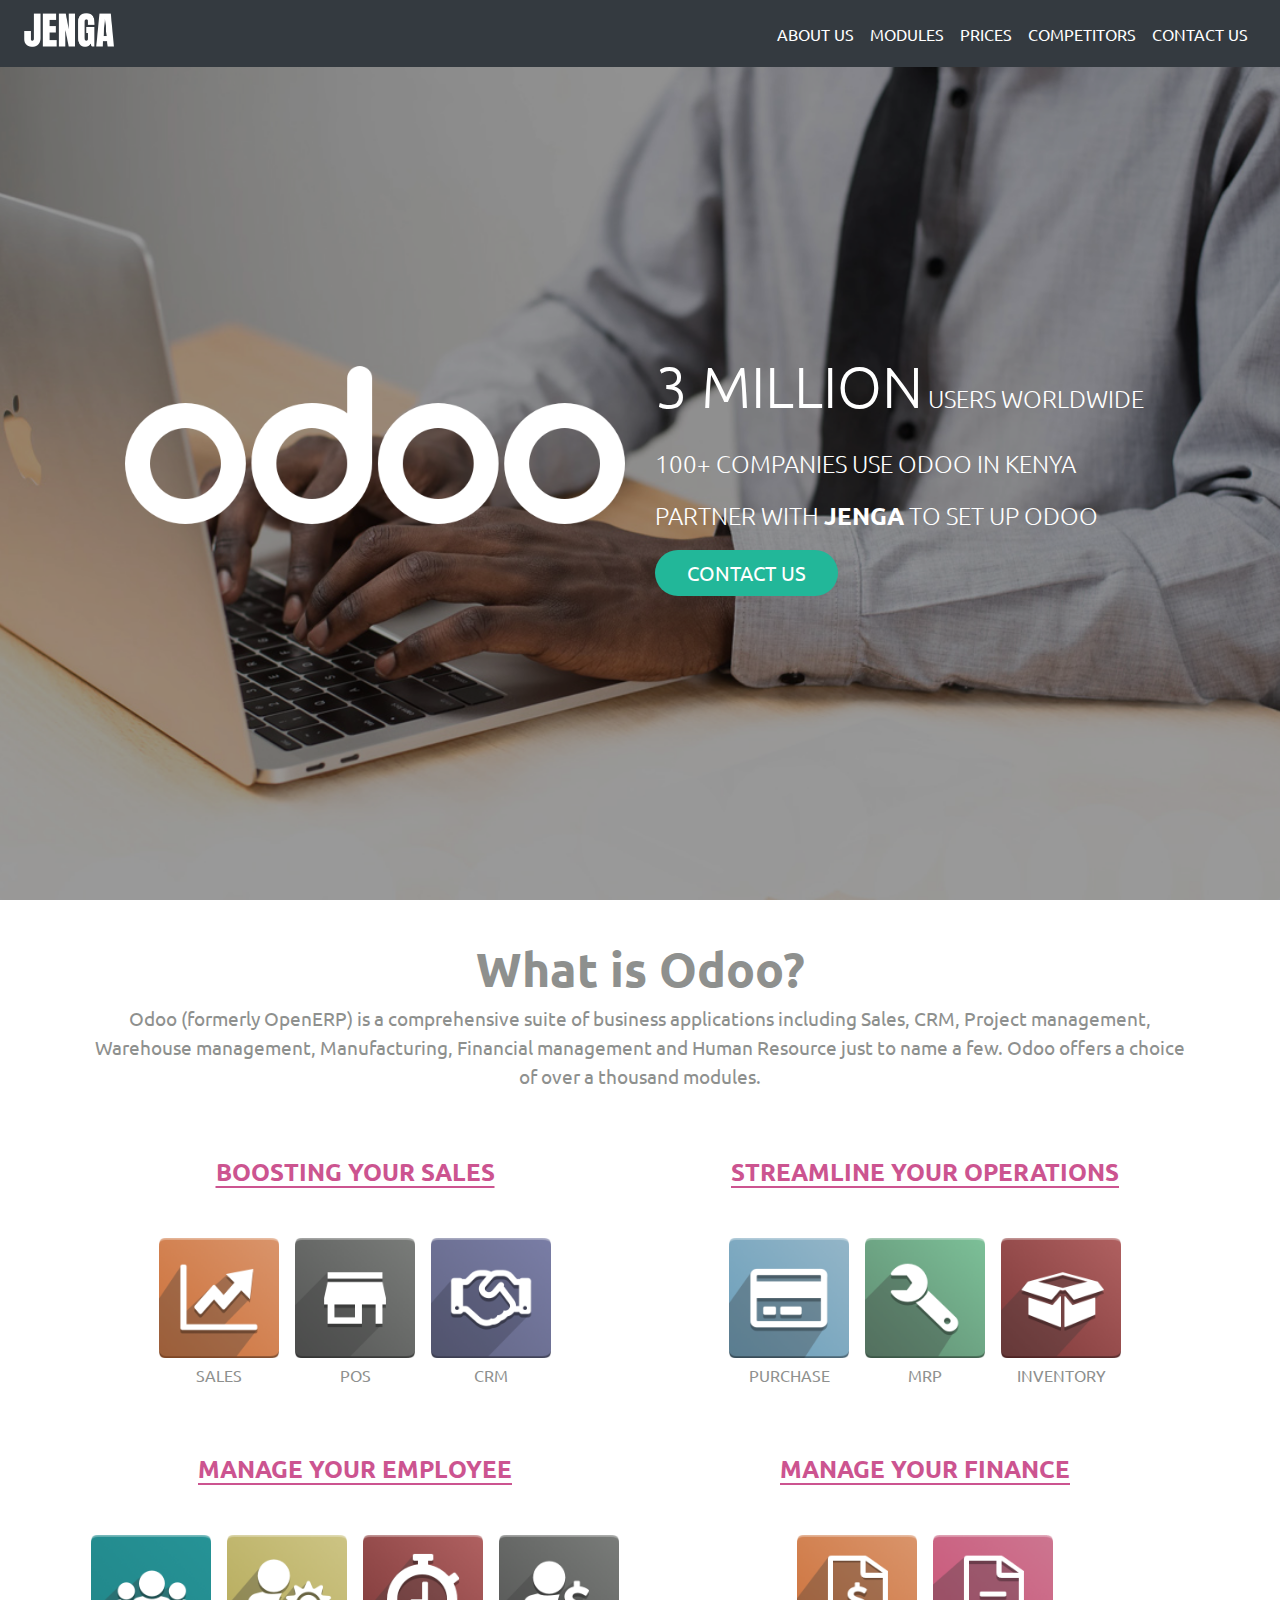
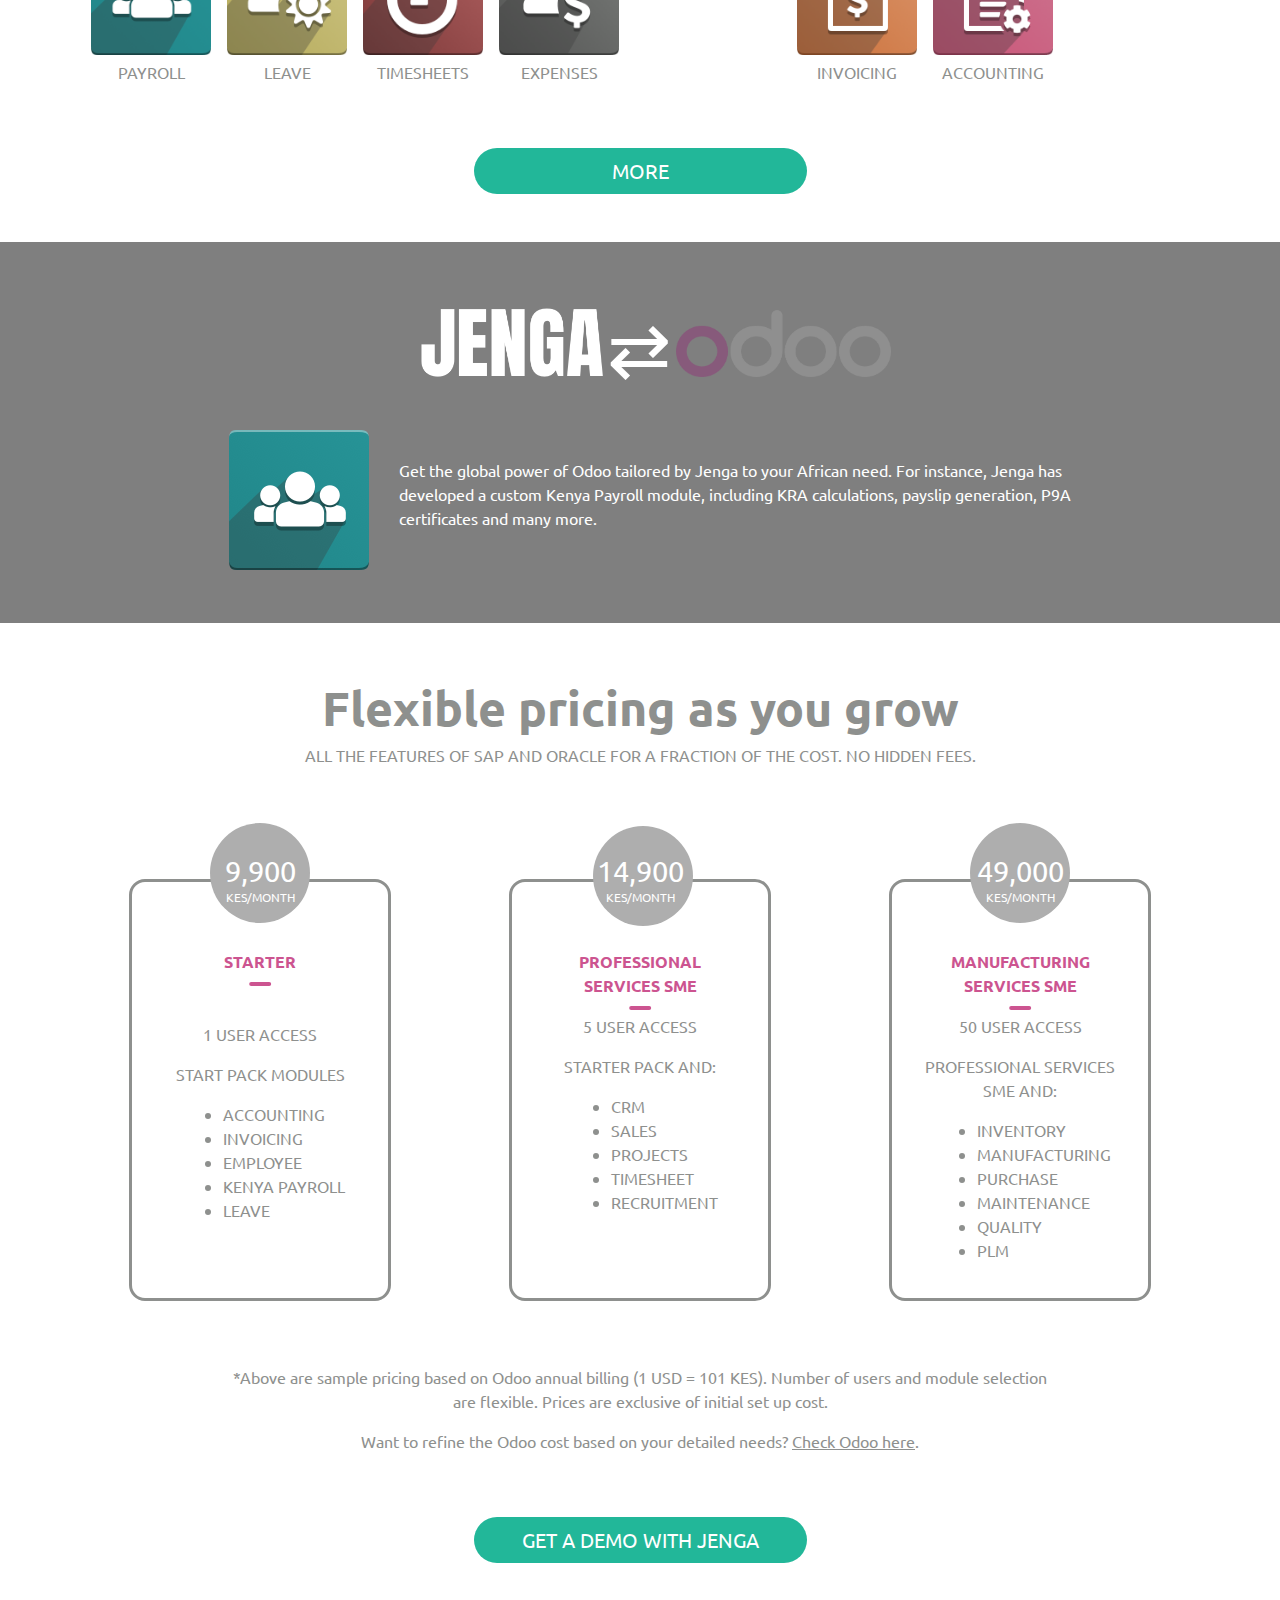
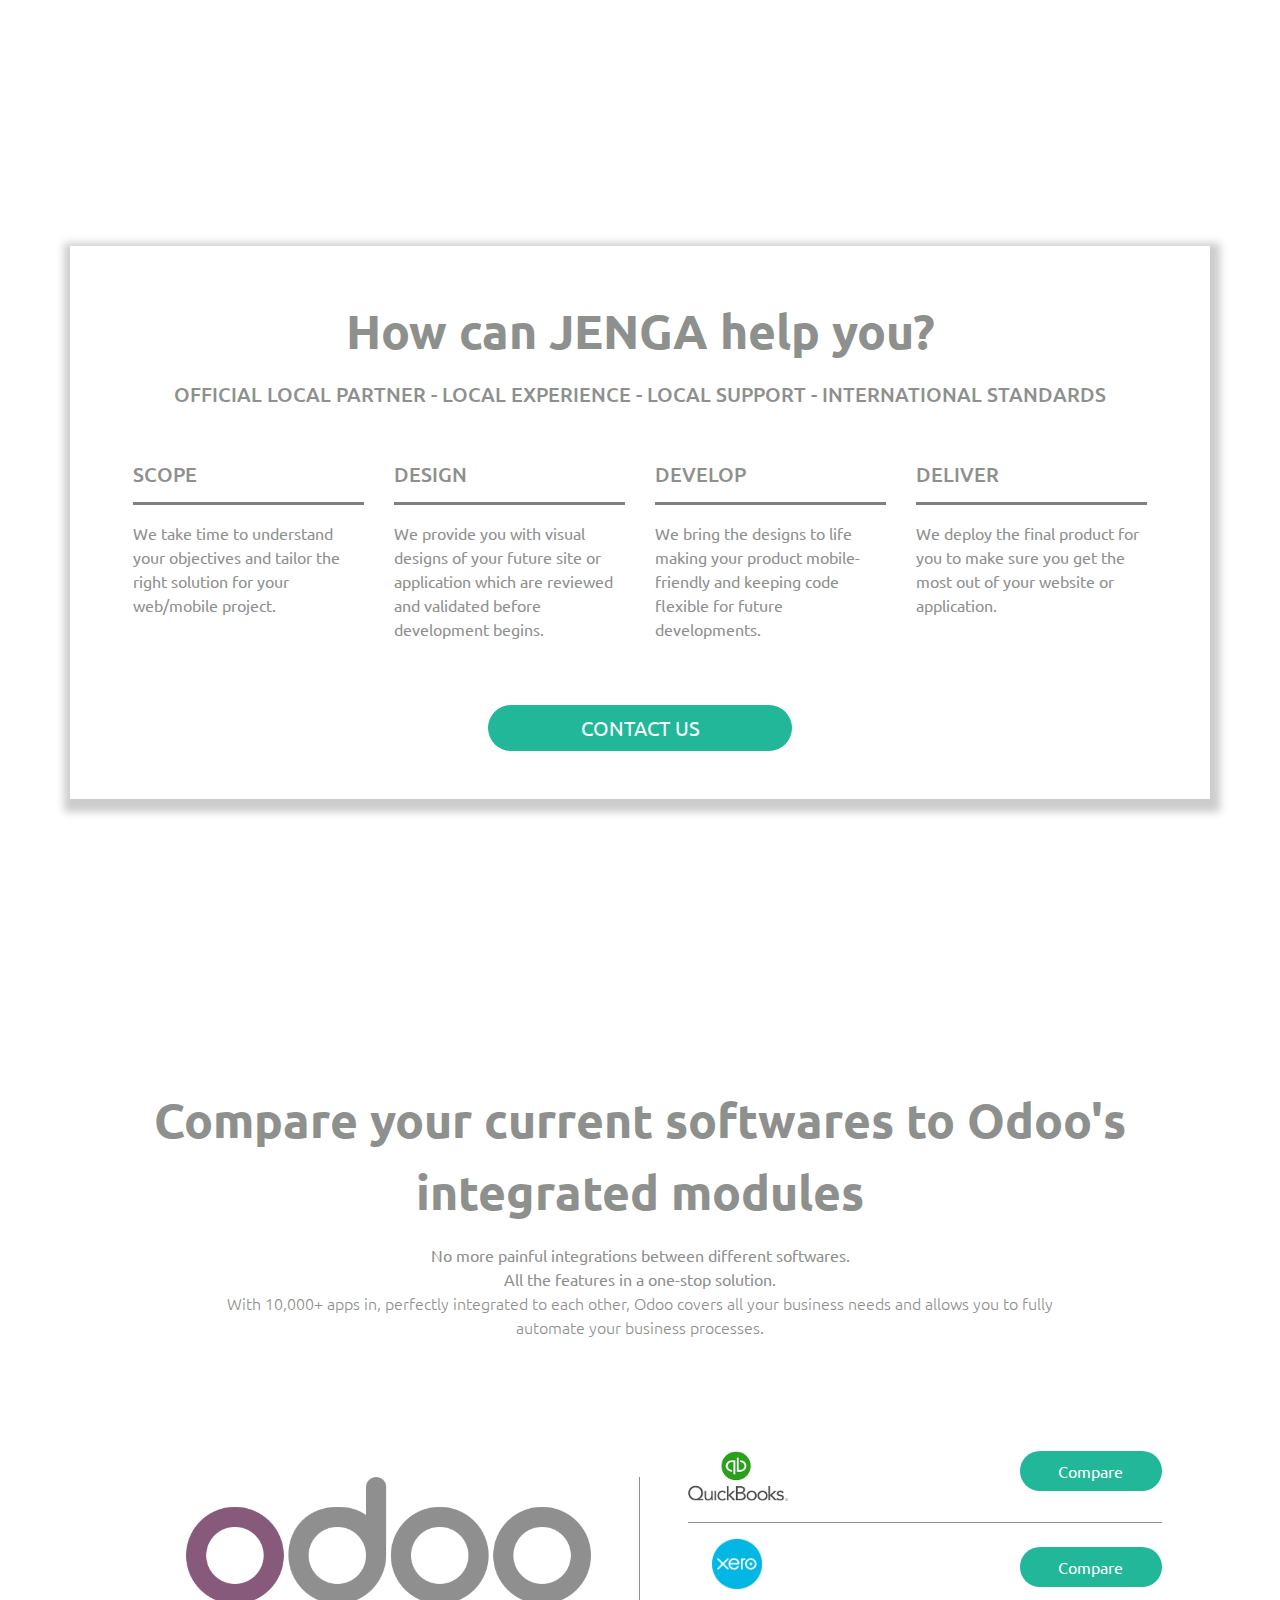
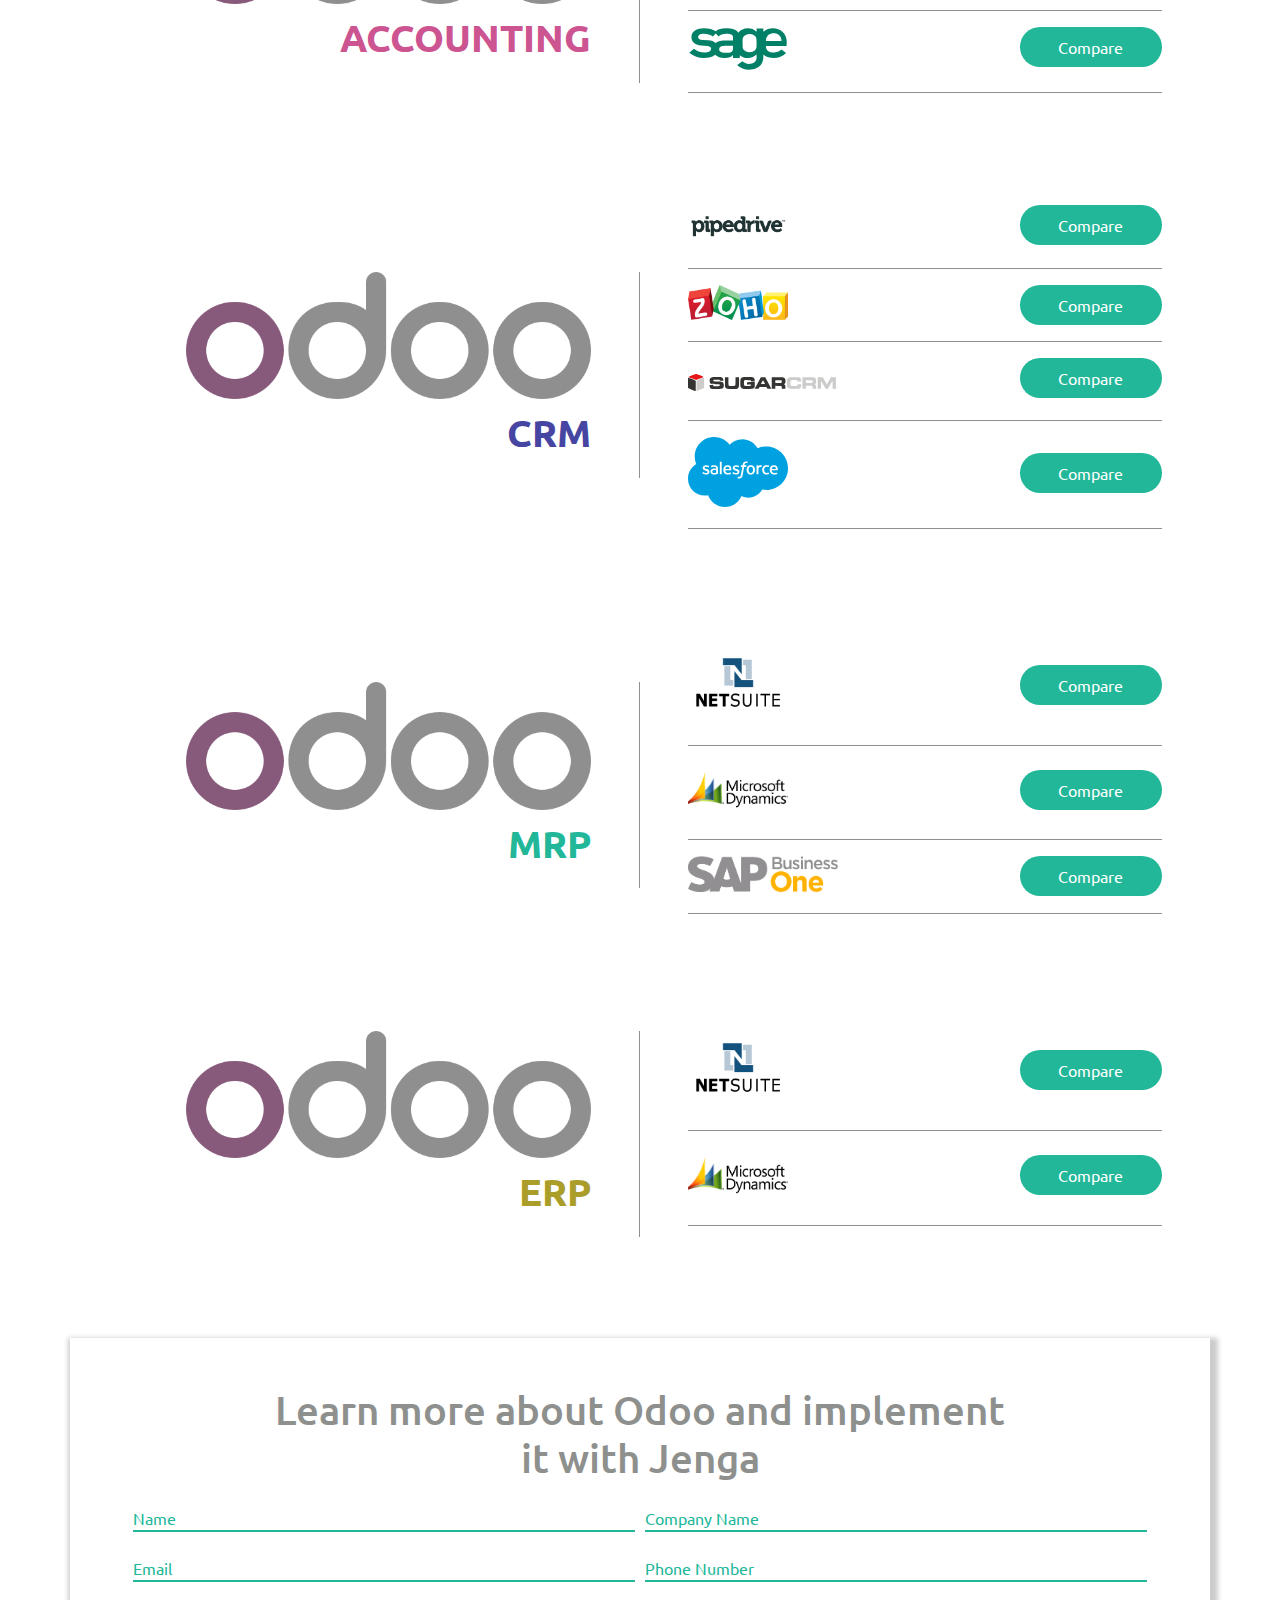
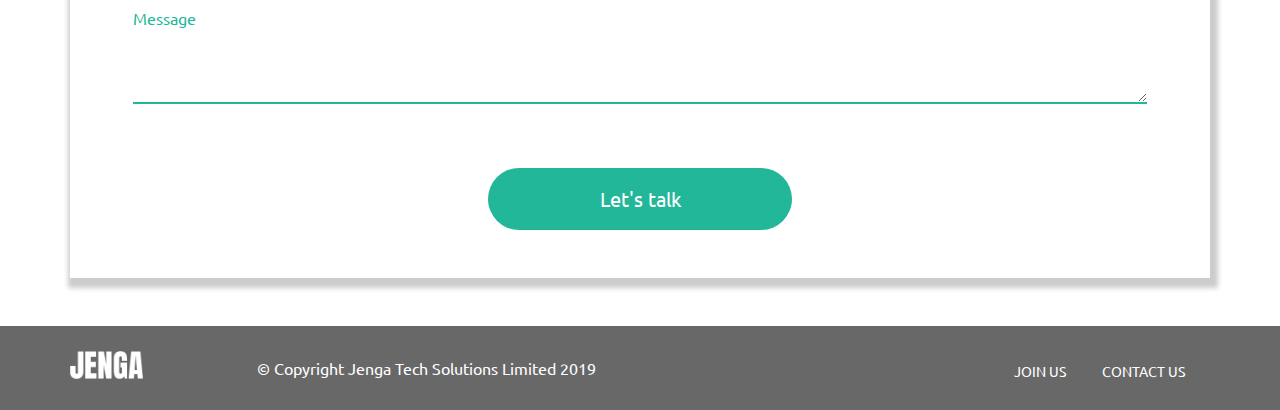
==== commit c1e2a328: "change jenga to odoo logo size" ====
--- a/index.html
+++ b/index.html
@@ -195,7 +195,7 @@
               <span class="oi oi-arrow-left" title="arrow left" aria-hidden="true" style="position: relative; display: block;"></span> -->
             </div>
             <div class="d-inline h-100 about-odoo-logo">
-              <img src="img/odoo_logo.png" alt="Odoo logo" width="25%" class="img-fluid">
+              <img src="img/odoo_logo.png" alt="Odoo logo" width="20%" class="img-fluid">
             </div>
           </div>
         </div>
@@ -231,7 +231,7 @@
 
                 <svg width="125" height="125">
                   <circle cx="62" cy="62" r="50" fill="#aeaeae" />
-                  <text class="cost" x="50%" y="50%" text-anchor="middle" fill="white" font-size="180%" font-family="Arial" dy=".3em">9,900</text>
+                  <text x="50%" y="50%" text-anchor="middle" fill="white" font-size="180%" font-family="Arial" dy=".3em">9,900</text>
                   <text class="duration" x="50%" y="70%" text-anchor="middle" fill="white" font-size="72%" font-family="Arial" dy=".3em">KES/MONTH</text>
 
                   Sorry, your browser does not support inline SVG.
@@ -242,15 +242,57 @@
               <div class="card-title mt-5 mb-5">
                 <p class="pricing-header">STARTER</p>
               </div>
-              <p class="card-text">1 USER ACCESS</p>
-              <p class="card-text">START PACK MODULES</p>
-              <ul class="text-left ml-5">
-                <li>ACCOUNTING</li>
-                <li>INVOICING</li>
-                <li>EMPLOYEE</li>
-                <li>KENYA PAYROLL</li>
-                <li>LEAVE</li>
-              </ul>
+              <div class="cost-text">
+                <p class="card-text">1 USER ACCESS</p>
+                <p class="card-text">START PACK MODULES</p>
+                <ul class="text-left ml-5">
+                  <li>ACCOUNTING</li>
+                  <li>INVOICING</li>
+                  <li>EMPLOYEE</li>
+                  <li>KENYA PAYROLL</li>
+                  <li>LEAVE</li>
+                </ul>
+              </div>
+
+            </div>
+
+          </div>
+
+        </div>
+
+        <div class="col-md-4 my-5">
+
+          <div class="card cost w-75 h-100 mx-auto">
+
+            <div class="card-body text-center">
+
+              <div class="svg">
+
+                <svg width="125" height="125">
+                  <circle cx="65" cy="65" r="50" fill="#aeaeae" />
+                  <text x="50%" y="50%" text-anchor="middle" fill="white" font-size="180%" font-family="Arial" dy=".3em"> 14,900</text>
+                  <text class="duration" x="50%" y="70%" text-anchor="middle" fill="white" font-size="72%" font-family="Arial" dy=".3em">KES/MONTH</text>
+
+                  Sorry, your browser does not support inline SVG.
+                </svg>
+
+              </div>
+
+              <div class="card-title mt-5">
+                <p class="pricing-header">PROFESSIONAL<br> SERVICES SME</p>
+              </div>
+              <div class="cost-text">
+                <p class="card-text">5 USER ACCESS</p>
+                <p class="card-text">STARTER PACK AND:</p>
+                <ul class="text-left ml-5">
+                  <li>CRM</li>
+                  <li>SALES</li>
+                  <li>PROJECTS</li>
+                  <li>TIMESHEET</li>
+                  <li>RECRUITMENT</li>
+                </ul>
+              </div>
+
             </div>
 
           </div>
@@ -267,7 +309,7 @@
 
                 <svg width="125" height="125">
                   <circle cx="62" cy="62" r="50" fill="#aeaeae" />
-                  <text class="cost" x="50%" y="50%" text-anchor="middle" fill="white" font-size="180%" font-family="Arial" dy=".3em"> 14,900</text>
+                  <text x="50%" y="50%" text-anchor="middle" fill="white" font-size="180%" font-family="Arial" dy=".3em">49,000</text>
                   <text class="duration" x="50%" y="70%" text-anchor="middle" fill="white" font-size="72%" font-family="Arial" dy=".3em">KES/MONTH</text>
 
                   Sorry, your browser does not support inline SVG.
@@ -276,54 +318,21 @@
               </div>
 
               <div class="card-title mt-5">
-                <p class="pricing-header">PROFESSIONAL<br> SERVICES SME</p>
-              </div>
-              <p class="card-text">5 USER ACCESS</p>
-              <p class="card-text">STARTER PACK AND:</p>
-              <ul class="text-left ml-5">
-                <li>CRM</li>
-                <li>SALES</li>
-                <li>PROJECTS</li>
-                <li>TIMESHEET</li>
-                <li>RECRUITMENT</li>
-              </ul>
-            </div>
-
-          </div>
-
-        </div>
-
-        <div class="col-md-4 my-5">
-
-          <div class="card cost w-75 h-100 mx-auto">
-
-            <div class="card-body text-center">
-
-              <div class="svg">
-
-                <svg width="125" height="125">
-                  <circle cx="62" cy="62" r="50" fill="#aeaeae" />
-                  <text class="cost" x="50%" y="50%" text-anchor="middle" fill="white" font-size="180%" font-family="Arial" dy=".3em">49,000</text>
-                  <text class="duration" x="50%" y="70%" text-anchor="middle" fill="white" font-size="72%" font-family="Arial" dy=".3em">KES/MONTH</text>
-
-                  Sorry, your browser does not support inline SVG.
-                </svg>
-
-              </div>
-
-              <div class="card-title mt-5">
                 <p class="pricing-header">MANUFACTURING<br> SERVICES SME</p>
               </div>
-              <p class="card-text">50 USER ACCESS</p>
-              <p class="card-text">PROFESSIONAL SERVICES SME AND:</p>
-              <ul class="text-left ml-5">
-                <li>INVENTORY</li>
-                <li>MANUFACTURING</li>
-                <li>PURCHASE</li>
-                <li>MAINTENANCE</li>
-                <li>QUALITY</li>
-                <li>PLM</li>
-              </ul>
+              <div class="cost-text">
+                <p class="card-text">50 USER ACCESS</p>
+                <p class="card-text">PROFESSIONAL SERVICES SME AND:</p>
+                <ul class="text-left ml-5">
+                  <li>INVENTORY</li>
+                  <li>MANUFACTURING</li>
+                  <li>PURCHASE</li>
+                  <li>MAINTENANCE</li>
+                  <li>QUALITY</li>
+                  <li>PLM</li>
+                </ul>
+              </div>
+
             </div>
 
           </div>
--- a/css/main.css
+++ b/css/main.css
@@ -206,6 +206,9 @@
   .svg{
     left: 6%;
     top: -16%;
+  }
+  .cost-text {
+    font-size: 60%;
   }
 
 }
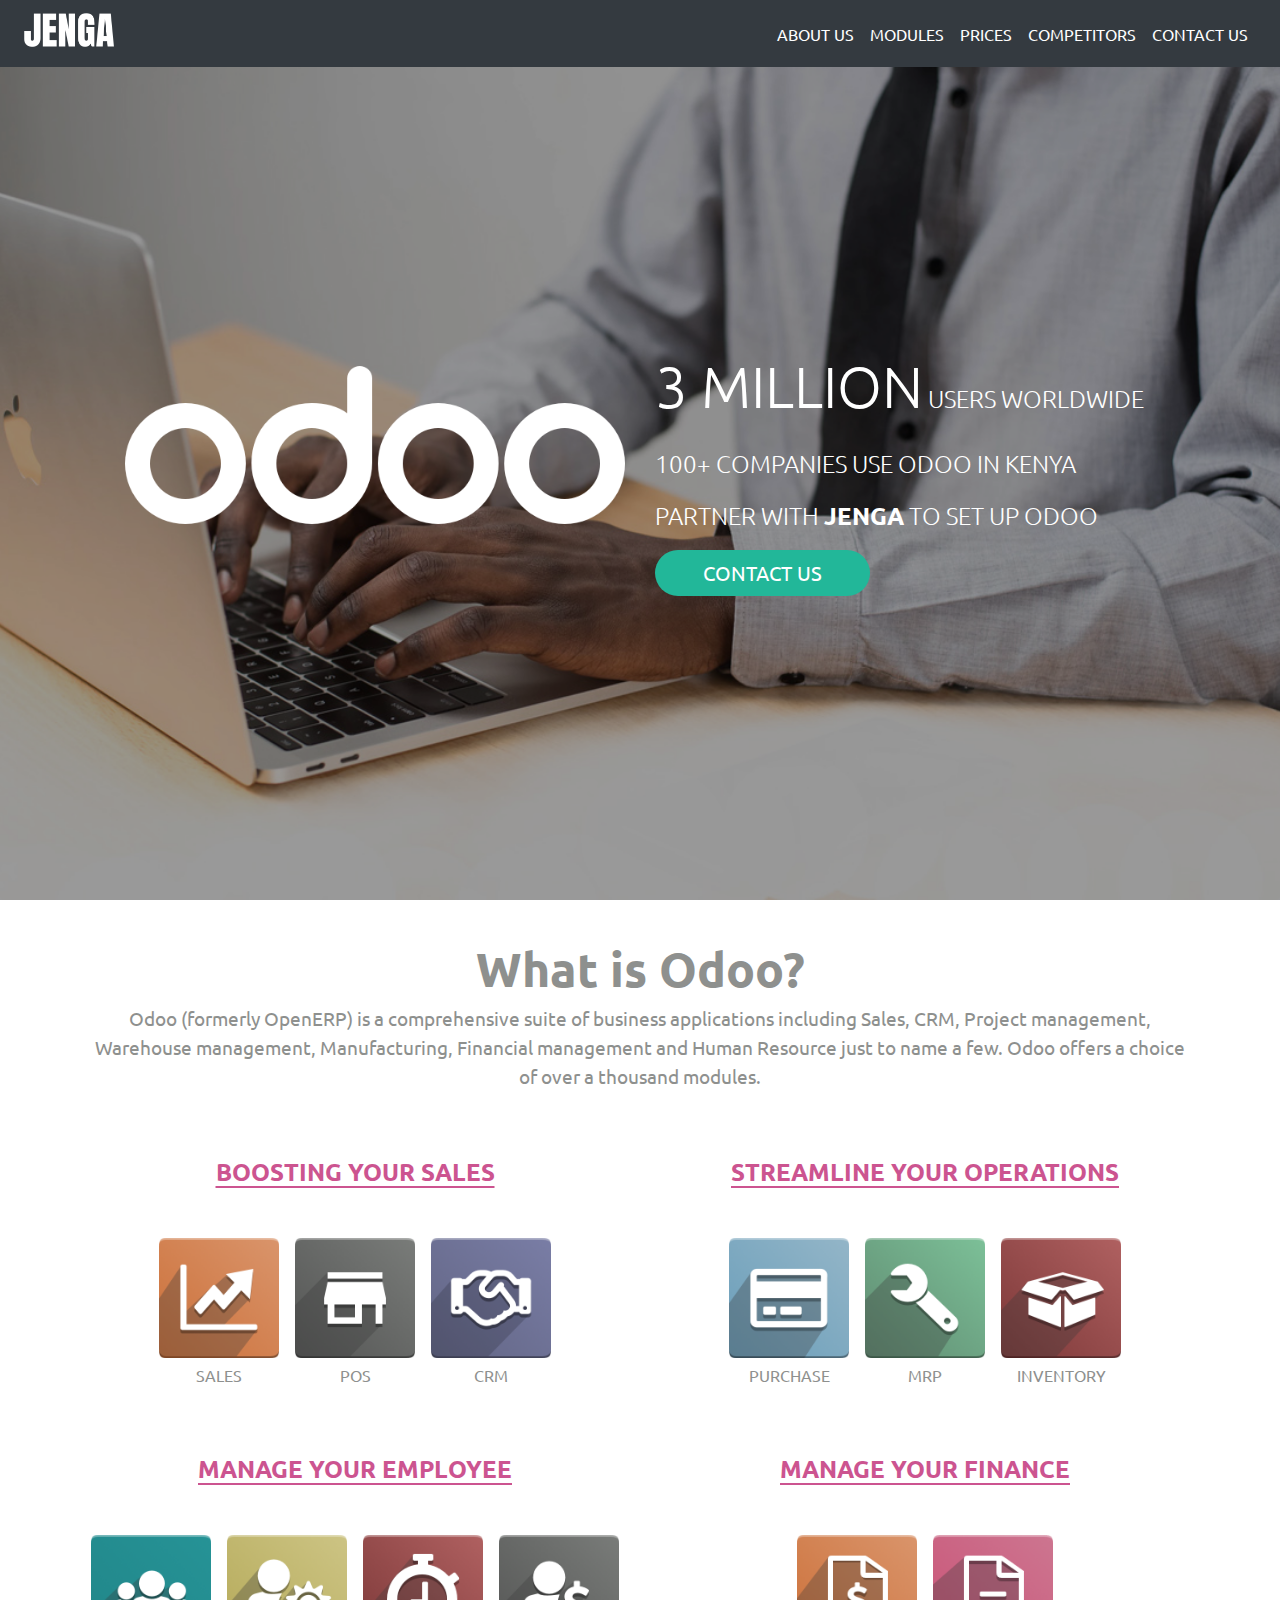
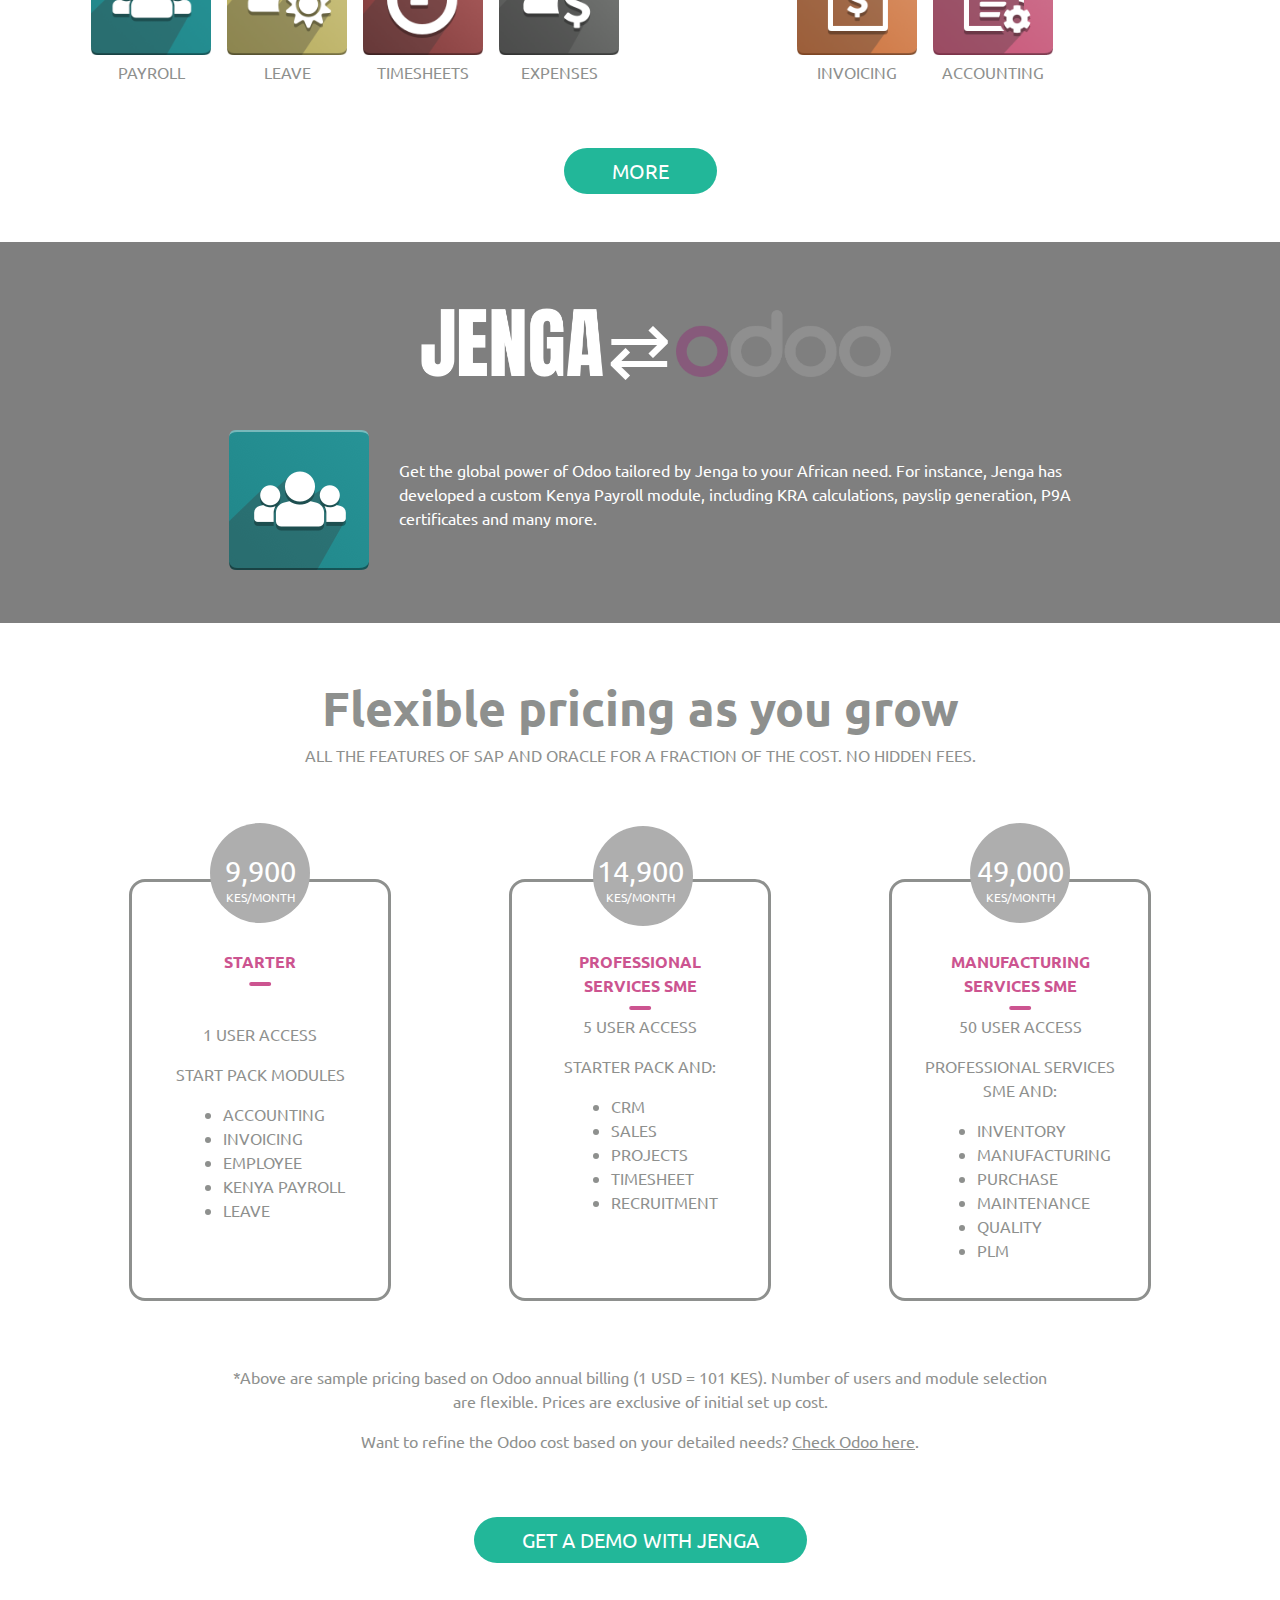
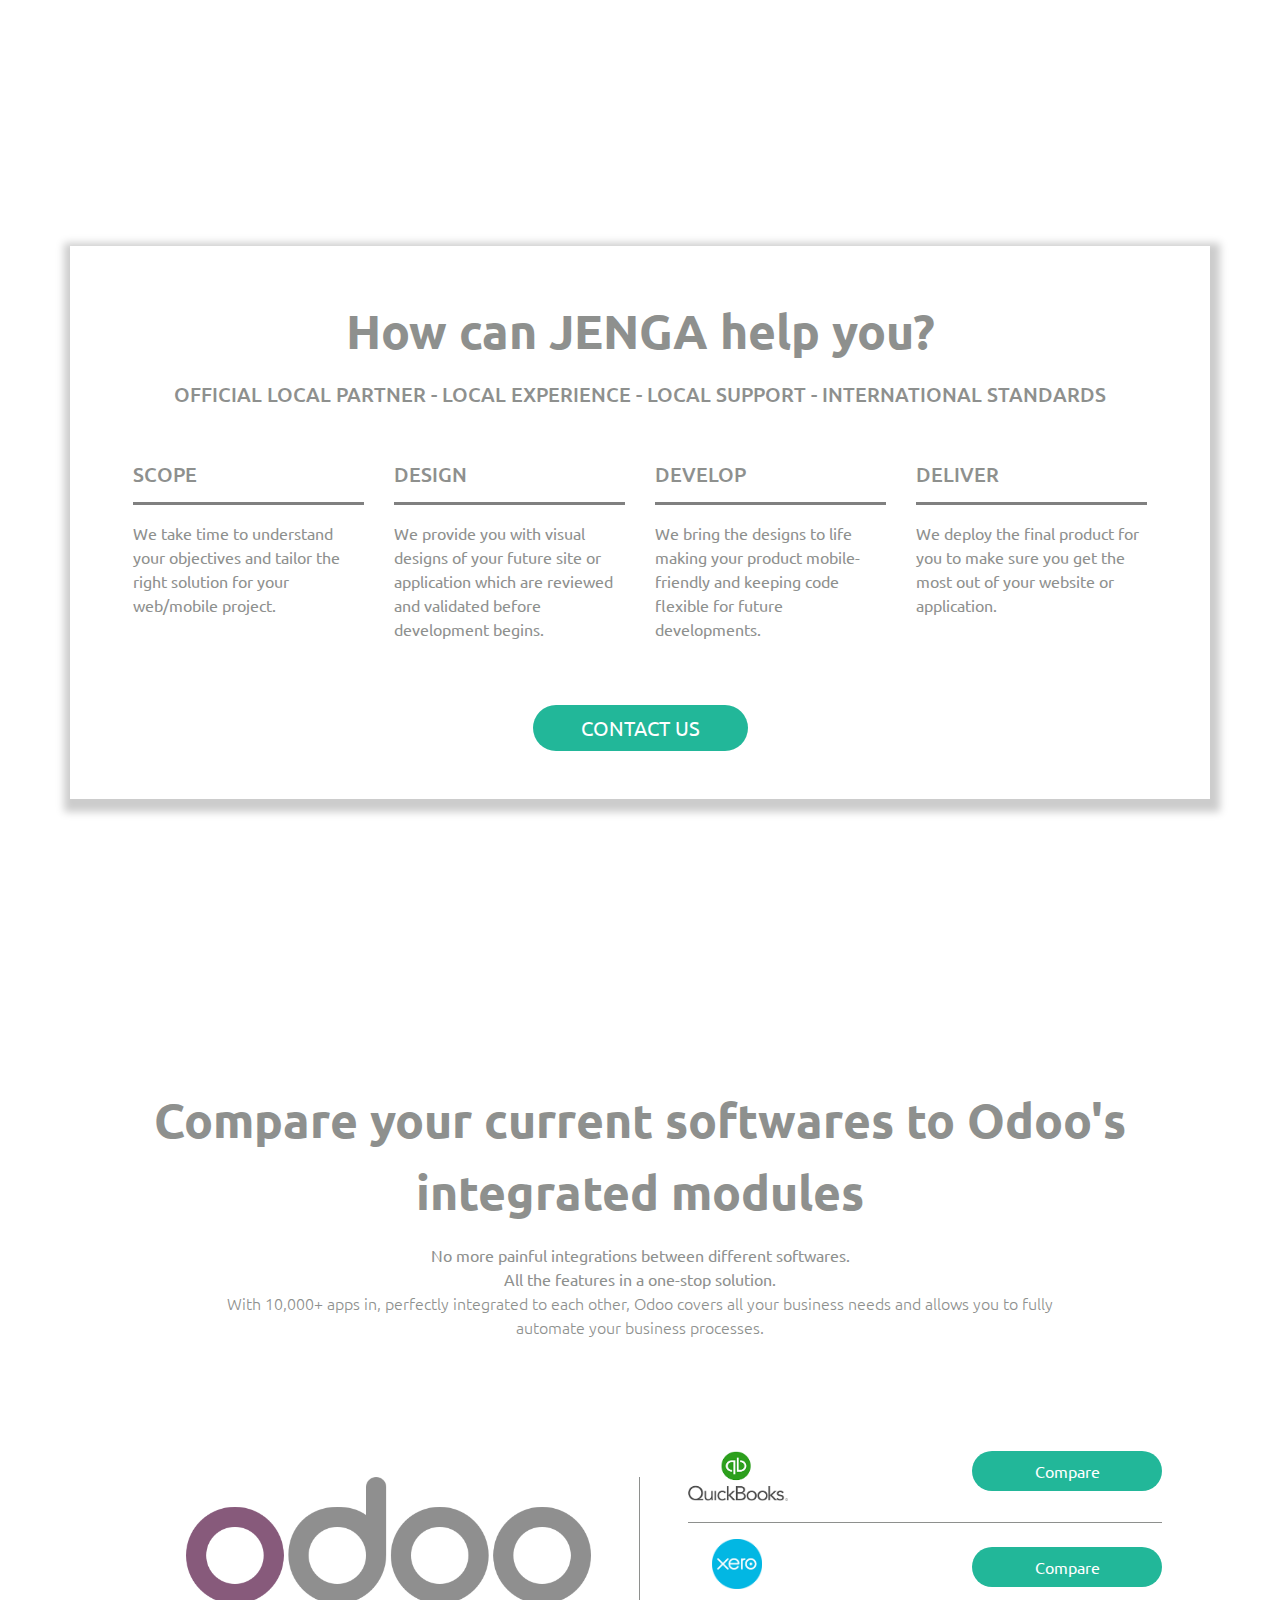
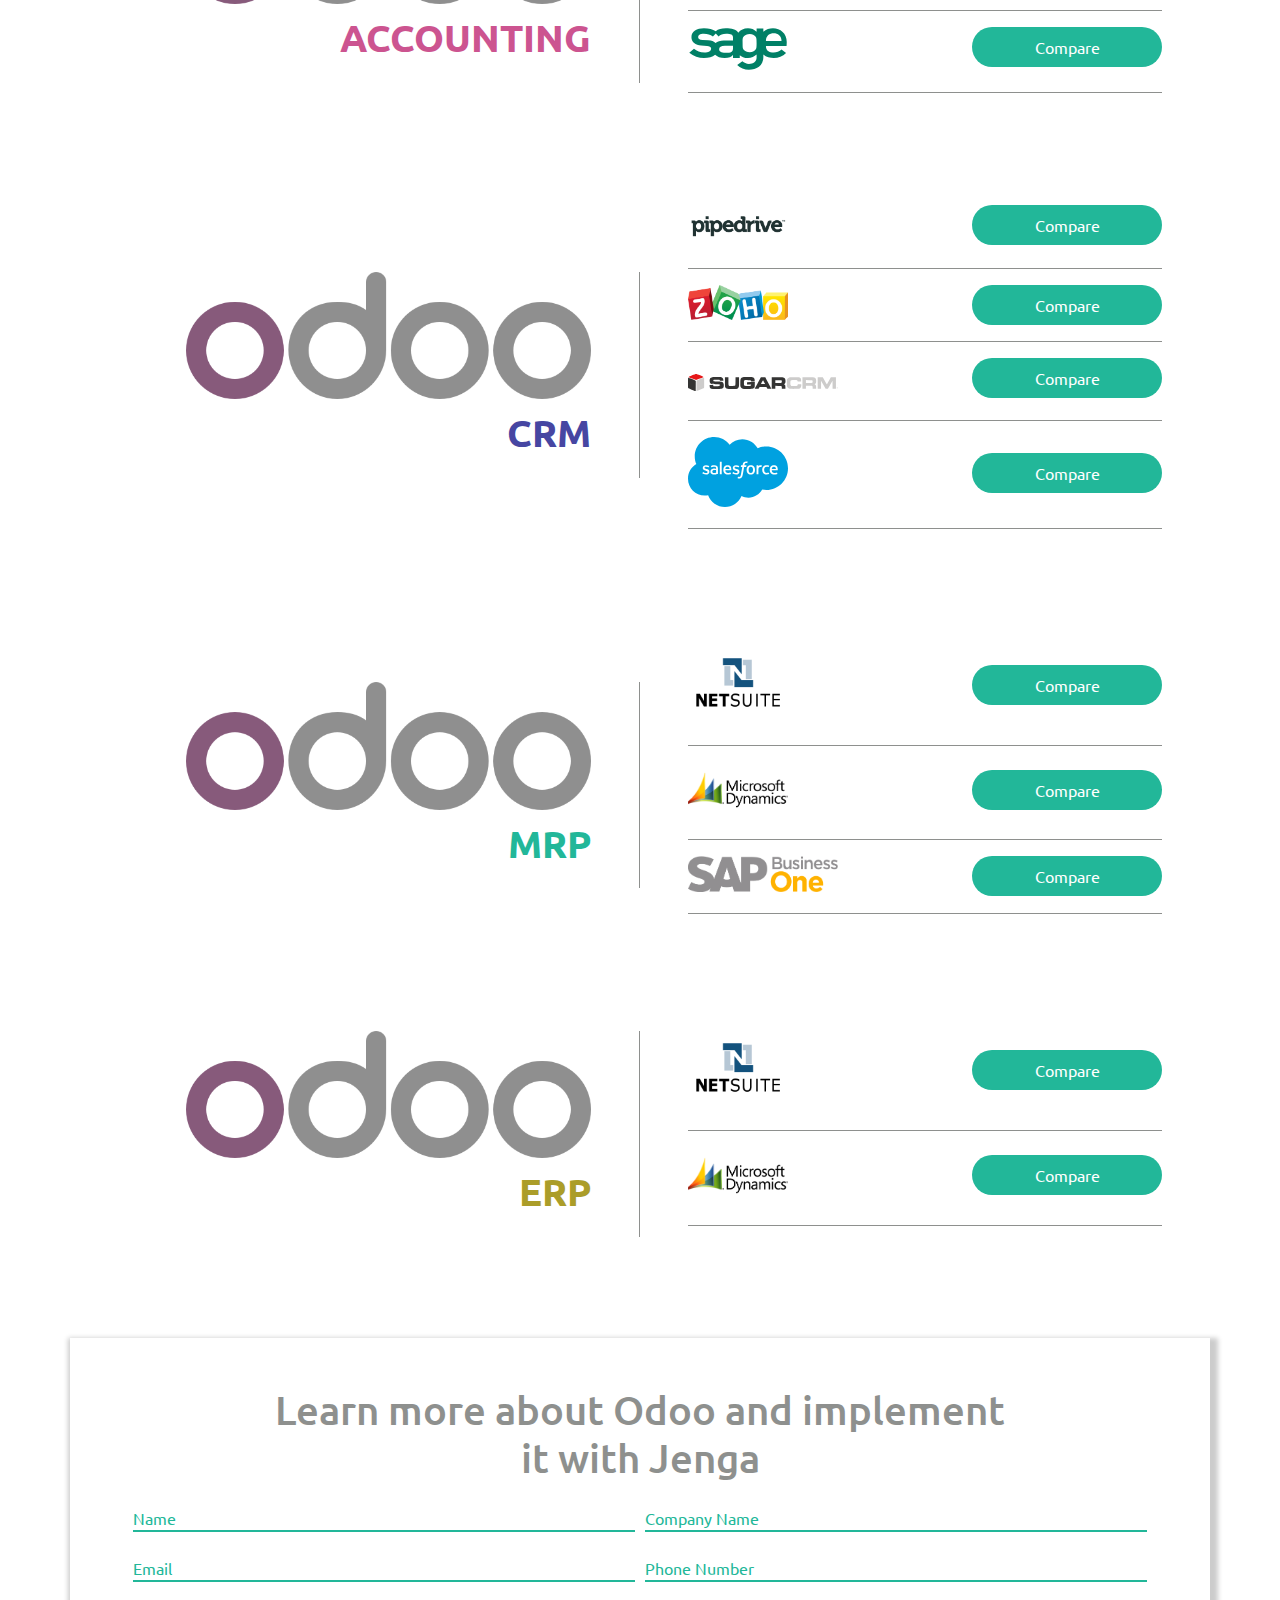
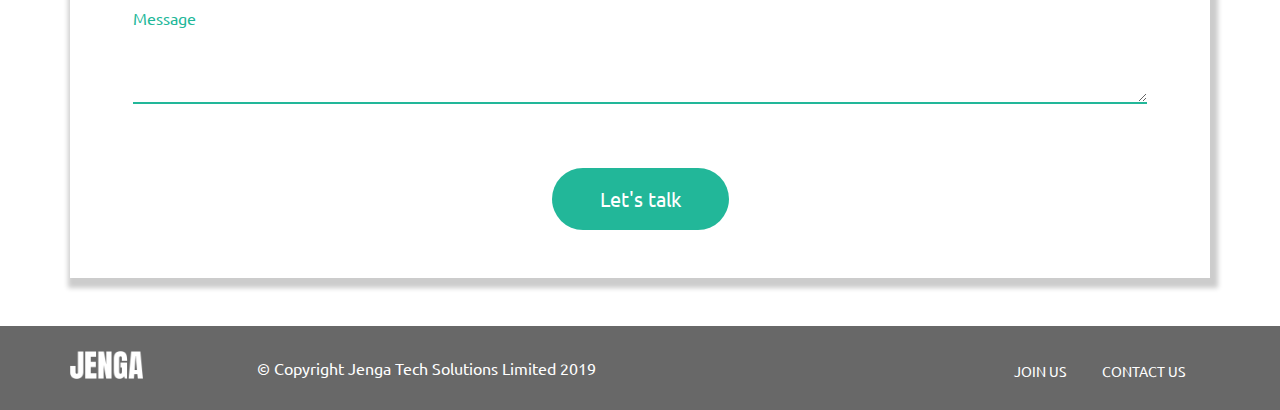
==== commit 70162035: "make buttons responsive" ====
--- a/index.html
+++ b/index.html
@@ -72,7 +72,7 @@
                 <p><span style="font-size: 240%;">3 MILLION</span> USERS WORLDWIDE</p>
                 <p>100+ COMPANIES USE ODOO IN KENYA</p>
                 <p>PARTNER WITH <span class="font-weight-bold">JENGA</span> TO SET UP ODOO<br /> </p>
-                <a href="#contact" class="btn btn-green diagonal-btn btn-lg px-auto">CONTACT US</a>
+                <a href="#contact" class="btn btn-green diagonal-btn btn-lg px-5">CONTACT US</a>
               </div>
             </div>
           </div>
@@ -92,7 +92,8 @@
           <span class="font-weight-bold p-50">What is Odoo?</span>
         </div>
         <div class="col-md-12">
-          <p class="text-center" style="font-size: 120%;">Odoo (formerly OpenERP) is a comprehensive suite of business applications including Sales, CRM, Project management, Warehouse management, Manufacturing, Financial management and Human Resource just to
+          <p class="text-center" style="font-size: 120%;">Odoo (formerly OpenERP) is a comprehensive suite of business applications including Sales, CRM, Project management, Warehouse management, Manufacturing, Financial management and Human Resource
+            just to
             name a few. Odoo offers a choice of over a thousand modules.</p>
         </div>
       </div>
@@ -174,42 +175,42 @@
         </div>
 
         <div class="col-md-12 text-center">
-          <button type="button" name="button" class="btn btn-green btn-lg diagonal-btn px-auto py-2">MORE</button>
-        </div>
-
-      </div>
-
-    </div>
-
-      <div class="row jenga_hr pt-5">
-        <div id="overlay"></div>
-        <div class="row mx-auto">
-          <div class="col-md-12 text-center mx-3 my-auto">
-            <div class="d-inline about-jenga-logo">
-              <!-- <span class="font-weight-bold" style="font-size: 450%; font-family: 'Anton';">JENGA </span> -->
-              <img src="img/Jenga-logo-PNG.png" alt="Jenga logo" width="17%" class="img-fluid">
-            </div>
-            <div class="d-inline about-arrows">
-              <span style="font-size: 480%;">&#8644;</span>
-              <!-- <span class="oi oi-arrow-right" title="arrow right" aria-hidden="true" style="position: relative; display: block;"></span>
+          <button type="button" name="button" class="btn btn-green btn-lg diagonal-btn px-5 py-2">MORE</button>
+        </div>
+
+      </div>
+
+    </div>
+
+    <div class="row jenga_hr pt-5">
+      <div id="overlay"></div>
+      <div class="row mx-auto">
+        <div class="col-md-12 text-center mx-3 my-auto">
+          <div class="d-inline about-jenga-logo">
+            <!-- <span class="font-weight-bold" style="font-size: 450%; font-family: 'Anton';">JENGA </span> -->
+            <img src="img/Jenga-logo-PNG.png" alt="Jenga logo" width="17%" class="img-fluid">
+          </div>
+          <div class="d-inline about-arrows">
+            <span style="font-size: 480%;">&#8644;</span>
+            <!-- <span class="oi oi-arrow-right" title="arrow right" aria-hidden="true" style="position: relative; display: block;"></span>
               <span class="oi oi-arrow-left" title="arrow left" aria-hidden="true" style="position: relative; display: block;"></span> -->
-            </div>
-            <div class="d-inline h-100 about-odoo-logo">
-              <img src="img/odoo_logo.png" alt="Odoo logo" width="20%" class="img-fluid">
-            </div>
-          </div>
-        </div>
-
-        <div class="row payroll mt-4 mb-5">
-          <div class="col-md-3 text-right payroll-icon">
-            <img src="img/hr_icon.png" alt="" class="img-fluid">
-          </div>
-          <div class="col-md-9 my-auto payroll-text">
-            <p class="">Get the global power of Odoo tailored by Jenga to your African need. For instance, Jenga has developed a custom Kenya Payroll module, including KRA calculations, payslip generation, P9A certificates and many more.</p>
-          </div>
-
-        </div>
-      </div>
+          </div>
+          <div class="d-inline h-100 about-odoo-logo">
+            <img src="img/odoo_logo.png" alt="Odoo logo" width="20%" class="img-fluid">
+          </div>
+        </div>
+      </div>
+
+      <div class="row payroll mt-4 mb-5">
+        <div class="col-md-3 text-right payroll-icon">
+          <img src="img/hr_icon.png" alt="" class="img-fluid">
+        </div>
+        <div class="col-md-9 my-auto payroll-text">
+          <p class="">Get the global power of Odoo tailored by Jenga to your African need. For instance, Jenga has developed a custom Kenya Payroll module, including KRA calculations, payslip generation, P9A certificates and many more.</p>
+        </div>
+
+      </div>
+    </div>
 
     <div class="container">
       <a href="" id="prices"></a>
@@ -345,7 +346,7 @@
         </div>
 
         <div class="col-md-12 text-center my-5">
-          <button type="button" name="button" class="btn btn-green diagonal-btn btn-lg py-2">GET A DEMO WITH JENGA</button>
+          <button type="button" name="button" class="btn btn-green diagonal-btn btn-lg px-5 py-2">GET A DEMO WITH JENGA</button>
         </div>
 
       </div>
@@ -395,7 +396,7 @@
               </div>
 
               <div class="col-md-12 text-center mt-5 mb-5">
-                <a href="#contact" class="btn btn-green diagonal-btn btn-lg px-auto">CONTACT US</a>
+                <a href="#contact" class="btn btn-green diagonal-btn btn-lg px-5">CONTACT US</a>
               </div>
 
             </div>
@@ -417,7 +418,8 @@
         <div class="col-md-12 my-5 text-center">
           <a href="" id="competitors"></a>
           <p class="font-weight-bold p-50">Compare your current softwares to Odoo's integrated modules</p>
-          <p class="w-75 mx-auto">No more painful integrations between different softwares. <br> All the features in a one-stop solution. <br> <span class="font-weight-light">With 10,000+ apps in, perfectly integrated to each other, Odoo covers all your business needs and allows you to fully automate your business processes.</span> </p>
+          <p class="w-75 mx-auto">No more painful integrations between different softwares. <br> All the features in a one-stop solution. <br> <span class="font-weight-light">With 10,000+ apps in, perfectly integrated to each other, Odoo covers all
+              your business needs and allows you to fully automate your business processes.</span> </p>
         </div>
 
       </div>
@@ -431,15 +433,15 @@
 
         <div class="col-md-6 px-5">
           <img id="quickbooks" src="img/qb_logo.png" alt="" width="100">
-          <a href="https://www.odoo.com/page/compare-odoo-vs-quickbooks" class="btn btn-green diagonal-btn float-right px-auto py-2">Compare</a>
+          <a href="https://www.odoo.com/page/compare-odoo-vs-quickbooks" class="btn btn-green diagonal-btn btn-stretched float-right px-auto py-2">Compare</a>
           <hr style="border-top: .07em solid #8E908E;">
 
           <img id="xero" src="img/xero_logo.png" alt="" width="50" class="ml-4">
-          <a href="https://www.odoo.com/page/compare-odoo-vs-xero" class="btn btn-green diagonal-btn float-right mt-2 px-auto py-2">Compare</a>
+          <a href="https://www.odoo.com/page/compare-odoo-vs-xero" class="btn btn-green diagonal-btn btn-stretched float-right mt-2 px-auto py-2">Compare</a>
           <hr style="border-top: .07em solid #8E908E;">
 
           <img id="sage" src="img/sage_logo.svg" alt="" width="100">
-          <a href="https://www.odoo.com/page/compare-odoo-vs-sage-accounting" class="btn btn-green diagonal-btn float-right px-auto py-2">Compare</a>
+          <a href="https://www.odoo.com/page/compare-odoo-vs-sage-accounting" class="btn btn-green diagonal-btn btn-stretched float-right px-auto py-2">Compare</a>
           <hr style="border-top: .07em solid #8E908E;">
         </div>
 
@@ -454,19 +456,19 @@
 
         <div class="col-md-6 px-5">
           <img id="piperdrive" src="img/pipedrive_logo.png" alt="" width="100" class="mb-2 pt-2">
-          <a href="https://www.odoo.com/page/compare-odoo-vs-pipedrive" class="btn btn-green diagonal-btn float-right px-auto py-2">Compare</a>
+          <a href="https://www.odoo.com/page/compare-odoo-vs-pipedrive" class="btn btn-green diagonal-btn btn-stretched float-right px-auto py-2">Compare</a>
           <hr style="border-top: .07em solid #8E908E;">
 
           <img id="zoho" src="img/zoho_logo.png" alt="" width="100">
-          <a href="https://www.odoo.com/page/compare-odoo-vs-zohocrm" class="btn btn-green diagonal-btn float-right px-auto py-2">Compare</a>
+          <a href="https://www.odoo.com/page/compare-odoo-vs-zohocrm" class="btn btn-green diagonal-btn btn-stretched float-right px-auto py-2">Compare</a>
           <hr style="border-top: .07em solid #8E908E;">
 
           <img id="sugarcrm" src="img/sugarcrm_logo.svg" alt="" width="150" class="mb-2 pt-3">
-          <a href="https://www.odoo.com/page/compare-odoo-vs-sugarcrm" class="btn btn-green diagonal-btn float-right mt-0 px-auto py-2">Compare</a>
+          <a href="https://www.odoo.com/page/compare-odoo-vs-sugarcrm" class="btn btn-green diagonal-btn btn-stretched float-right mt-0 px-auto py-2">Compare</a>
           <hr style="border-top: .07em solid #8E908E;">
 
           <img id="salesforce" src="img/salesforce_logo.svg" alt="" width="100">
-          <a href="https://www.odoo.com/page/compare-odoo-vs-salesforce" class="btn btn-green diagonal-btn float-right mt-3 px-auto py-2">Compare</a>
+          <a href="https://www.odoo.com/page/compare-odoo-vs-salesforce" class="btn btn-green diagonal-btn btn-stretched float-right mt-3 px-auto py-2">Compare</a>
           <hr style="border-top: .07em solid #8E908E;">
         </div>
 
@@ -483,15 +485,15 @@
 
         <div class="col-md-6 px-5">
           <img id="netsuit" src="img/netsuit_logo.png" alt="" width="100">
-          <a href="https://www.odoo.com/page/compare-odoo-vs-netsuite-mrp" class="btn btn-green diagonal-btn float-right mt-4 px-auto py-2">Compare</a>
+          <a href="https://www.odoo.com/page/compare-odoo-vs-netsuite-mrp" class="btn btn-green diagonal-btn btn-stretched float-right mt-4 px-auto py-2">Compare</a>
           <hr style="border-top: .07em solid #8E908E;">
 
           <img id="msdynamics" src="img/msdynamics_logo.png" alt="" width="100">
-          <a href="https://www.odoo.com/page/compare-odoo-vs-dynamics-ax" class="btn btn-green diagonal-btn float-right mt-2 px-auto py-2">Compare</a>
+          <a href="https://www.odoo.com/page/compare-odoo-vs-dynamics-ax" class="btn btn-green diagonal-btn btn-stretched float-right mt-2 px-auto py-2">Compare</a>
           <hr style="border-top: .07em solid #8E908E;">
 
           <img id="sap" src="img/sap_logo.png" alt="" width="150">
-          <a href="https://www.odoo.com/page/compare-odoo-vs-sap" class="btn btn-green diagonal-btn float-right px-auto py-2">Compare</a>
+          <a href="https://www.odoo.com/page/compare-odoo-vs-sap" class="btn btn-green diagonal-btn btn-stretched float-right px-auto py-2">Compare</a>
           <hr style="border-top: .07em solid #8E908E;">
 
         </div>
@@ -507,11 +509,11 @@
 
         <div class="col-md-6 px-5">
           <img id="netsuit-1" src="img/netsuit_logo.png" alt="" width="100">
-          <a href="https://www.odoo.com/page/compare-odoo-vs-netsuite" class="btn btn-green diagonal-btn float-right mt-4 px-auto py-2">Compare</a>
+          <a href="https://www.odoo.com/page/compare-odoo-vs-netsuite" class="btn btn-green diagonal-btn btn-stretched float-right mt-4 px-auto py-2">Compare</a>
           <hr style="border-top: .05em solid #8E908E;">
 
           <img id="msdynamics-1" src="img/msdynamics_logo.png" alt="" width="100">
-          <a href="https://www.odoo.com/page/compare-odoo-vs-dynamics" class="btn btn-green diagonal-btn float-right mt-2 px-auto py-2">Compare</a>
+          <a href="https://www.odoo.com/page/compare-odoo-vs-dynamics" class="btn btn-green diagonal-btn btn-stretched float-right mt-2 px-auto py-2">Compare</a>
           <hr style="border-top: .05em solid #8E908E;">
 
         </div>
@@ -569,7 +571,7 @@
             <div class="form-row">
 
               <div class="col-md-12 text-center">
-                <button type="submit" class="btn btn-green diagonal-btn btn-lg py-3">Let's talk <i class="fa fa-chevron-right" aria-hidden="true"></i> </button>
+                <button type="submit" class="btn btn-green diagonal-btn btn-lg px-5 py-3">Let's talk <i class="fa fa-chevron-right" aria-hidden="true"></i> </button>
               </div>
 
             </div>
--- a/css/main.css
+++ b/css/main.css
@@ -210,7 +210,6 @@
   .cost-text {
     font-size: 60%;
   }
-
 }
 
 @media only screen and (max-width: 375px) and (min-width: 350px) {
@@ -218,6 +217,9 @@
     top: -19%;
     left: 23%;
   }
+  .cost-text {
+    font-size: 60%;
+  }
 }
 
 @media only screen and (max-width: 414px) and (min-width: 400px) {
@@ -231,6 +233,9 @@
   .svg{
     top: -19%;
     left: 19%;
+  }
+  .cost-text {
+    font-size: 60%;
   }
 }
 
@@ -241,11 +246,12 @@
   .payroll-text {
     text-align: center;
   }
-  .btn {
-    width: 40% !important;
-    font-size: 50%;
-  }
-}
+  /* .btn {
+    width: 100%;
+    font-size: 100%;
+  } */
+}
+
 
 .process-text:hover {
   color: #CC5490;
@@ -324,6 +330,6 @@
   border-radius: 35px;
 }
 
-.btn {
-  width: 30%;
-}
+.btn-stretched{
+  width: 40%;
+}
